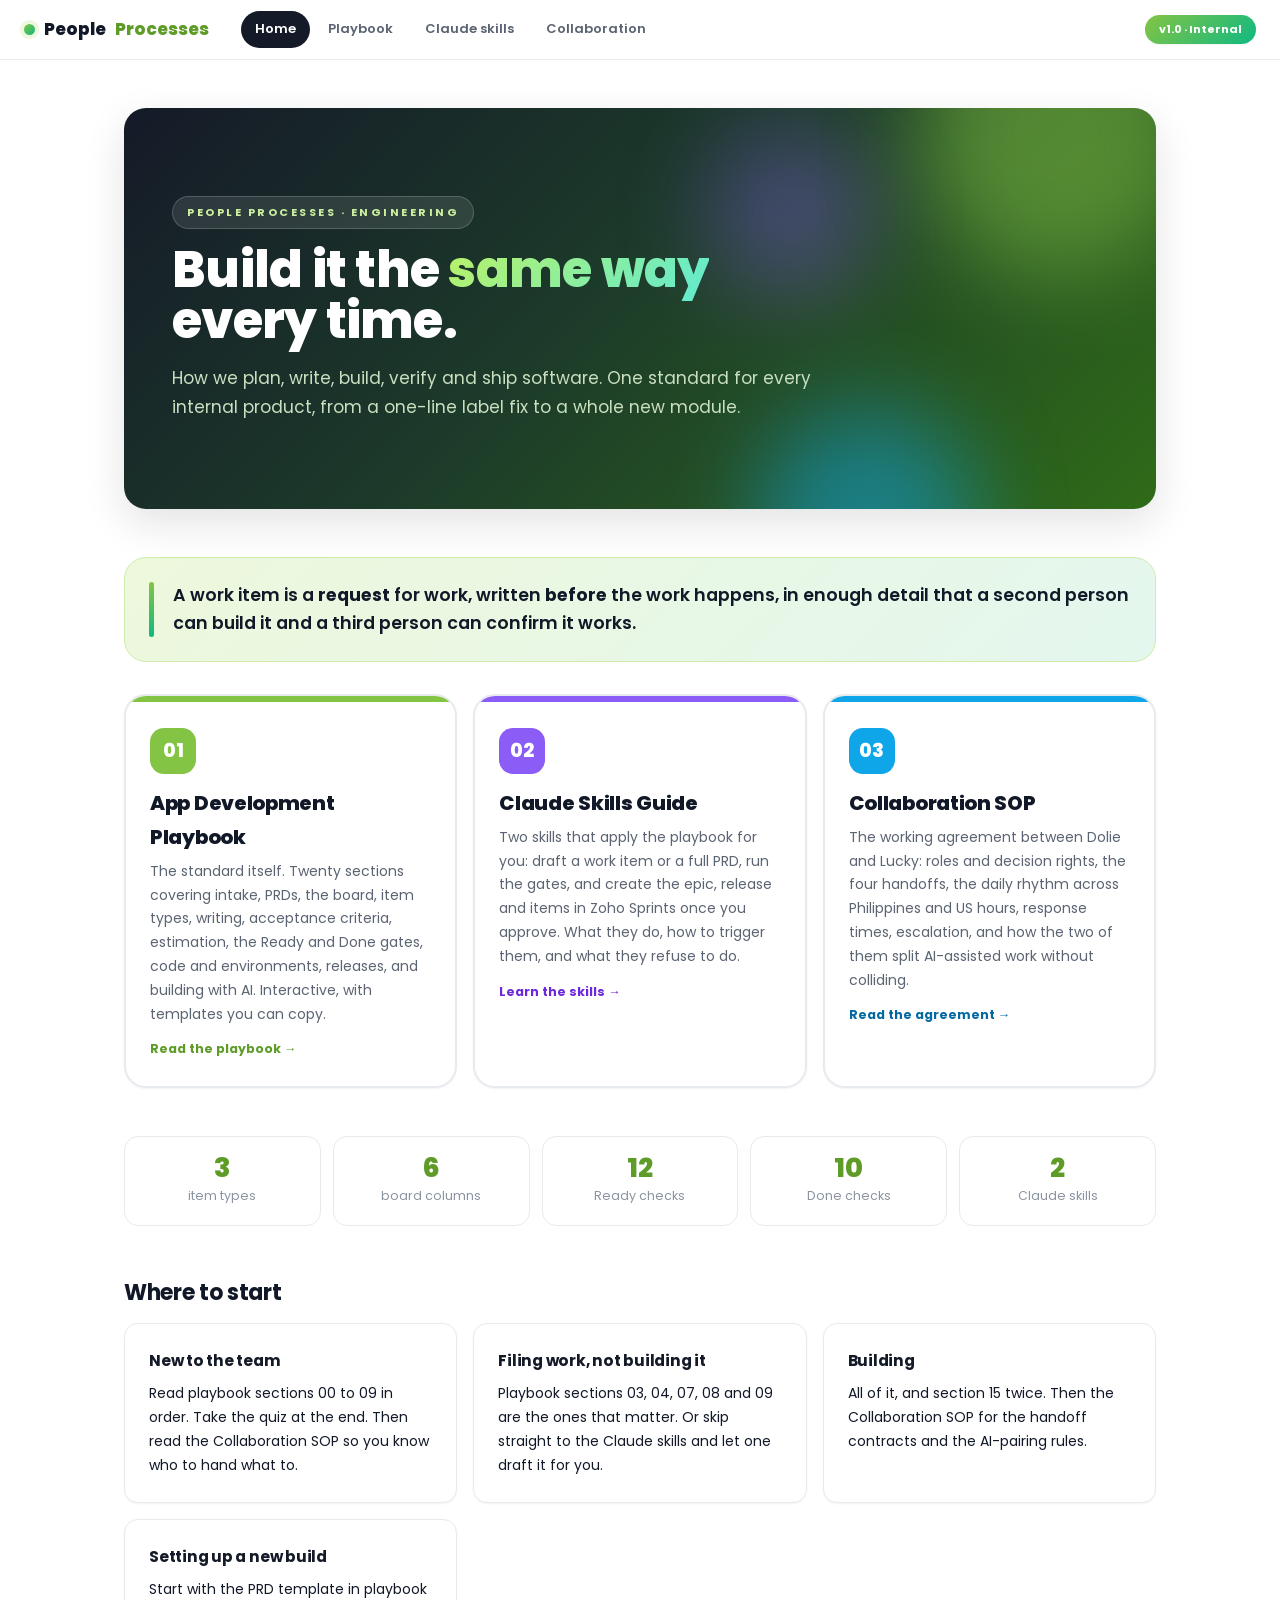
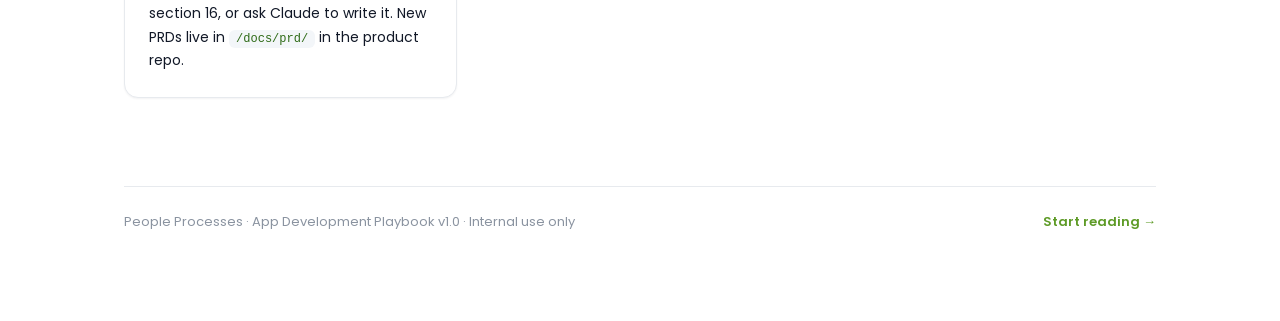
==== index.html @ ac39d143 "Add files via upload" ====
<!DOCTYPE html>
<html lang="en">
<head>
<meta charset="utf-8">
<meta name="viewport" content="width=device-width, initial-scale=1">
<title>Engineering Docs · People Processes</title>
<meta name="description" content="How People Processes plans, writes, builds, verifies and ships software.">
<link rel="preconnect" href="https://fonts.googleapis.com">
<link rel="preconnect" href="https://fonts.gstatic.com" crossorigin>
<link href="https://fonts.googleapis.com/css2?family=Poppins:wght@400;500;600;700;800&display=swap" rel="stylesheet">
<style>
/* ═══════════════ TOKENS ═══════════════ */
:root{
  /* brand + fun palette */
  --lime:#84C444;   --lime-d:#5E9B27;  --lime-l:#EDF8DC;
  --mint:#10B981;   --mint-l:#DCFCE7;
  --cyan:#0EA5E9;   --cyan-l:#E0F2FE;
  --violet:#8B5CF6; --violet-l:#EDE9FE;
  --pink:#EC4899;   --pink-l:#FCE7F3;
  --coral:#F5533D;  --coral-l:#FFE4E0;
  --amber:#F59E0B;  --amber-l:#FEF3C7;
  --navy:#151A28;   --ink:#111827;  --gray:#5B6472;  --muted:#8A93A0;
  --line:#E7EAEE;   --paper:#FFFFFF; --wash:#F7F9FB; --code:#F3F6F9;

  --acc:var(--lime); --acc-l:var(--lime-l); --acc-d:var(--lime-d);

  /* spacing scale — every gap in the doc comes from here */
  --s1:4px; --s2:8px; --s3:12px; --s4:16px; --s5:24px;
  --s6:32px; --s7:48px; --s8:64px; --s9:88px;

  --r1:8px; --r2:14px; --r3:22px; --r4:999px;
  --sh1:0 1px 2px rgba(21,26,40,.05);
  --sh2:0 4px 14px rgba(21,26,40,.07);
  --sh3:0 14px 40px rgba(21,26,40,.12);
  --font:'Poppins',Arial,'Helvetica Neue',Helvetica,sans-serif;
  --mono:'SF Mono',ui-monospace,Consolas,Menlo,monospace;
  --top:60px;
}
*{box-sizing:border-box}
html{scroll-behavior:smooth}
body{margin:0;font-family:var(--font);color:var(--ink);background:var(--paper);
  -webkit-font-smoothing:antialiased;font-size:15.5px;line-height:1.7}
h1,h2,h3,h4{letter-spacing:-.015em;margin:0}
p{margin:0 0 var(--s3)}
a{color:var(--acc-d)}
code{font-family:var(--mono);font-size:.86em;background:var(--code);color:#2F6B18;
  padding:2px 7px;border-radius:6px;white-space:nowrap}

/* ═══════════════ CHROME ═══════════════ */
#bar{position:fixed;top:0;left:0;height:4px;width:0;z-index:100;
  background:linear-gradient(90deg,var(--lime),var(--cyan),var(--violet),var(--pink));
  transition:width .12s linear}
.topbar{position:sticky;top:0;z-index:60;height:var(--top);
  background:rgba(255,255,255,.93);backdrop-filter:blur(12px);
  border-bottom:1px solid var(--line);
  display:flex;align-items:center;gap:var(--s4);padding:0 var(--s5)}
.brand{font-weight:800;font-size:17px;white-space:nowrap;display:flex;align-items:center;gap:9px}
.brand .dot{width:11px;height:11px;border-radius:50%;
  background:linear-gradient(135deg,var(--lime),var(--mint));box-shadow:0 0 0 4px var(--lime-l)}
.brand span{color:var(--lime-d)}
.doctitle{font-size:13px;color:var(--muted);white-space:nowrap;overflow:hidden;text-overflow:ellipsis}
.chip-v{margin-left:auto;font-size:11px;font-weight:700;color:#fff;
  background:linear-gradient(135deg,var(--lime),var(--mint));
  padding:5px 14px;border-radius:var(--r4);white-space:nowrap;box-shadow:var(--sh1)}
#menubtn{display:none;background:#fff;border:1px solid var(--line);border-radius:var(--r1);
  padding:7px 12px;font-family:var(--font);font-size:13px;font-weight:600;cursor:pointer}

/* ═══════════════ LAYOUT ═══════════════ */
.shell{display:grid;grid-template-columns:286px minmax(0,1fr);max-width:1460px;margin:0 auto}
.side{position:sticky;top:var(--top);align-self:start;height:calc(100vh - var(--top));
  overflow-y:auto;border-right:1px solid var(--line);padding:var(--s5) var(--s4) var(--s9);
  background:var(--wash)}
.progwrap{display:flex;align-items:center;gap:var(--s3);padding:var(--s3);margin-bottom:var(--s4);
  background:#fff;border:1px solid var(--line);border-radius:var(--r2);box-shadow:var(--sh1)}
.progwrap .lbl{font-size:11.5px;color:var(--muted);line-height:1.35}
.progwrap .lbl b{display:block;font-size:13px;color:var(--ink)}
.searchbox{width:100%;font-family:var(--font);font-size:13.5px;padding:11px 14px;
  border:1.5px solid var(--line);border-radius:var(--r2);margin-bottom:var(--s4);
  outline:none;background:#fff;transition:.15s}
.searchbox:focus{border-color:var(--lime);box-shadow:0 0 0 4px var(--lime-l)}
.navlink{display:flex;gap:10px;align-items:center;text-decoration:none;color:var(--gray);
  font-size:13.5px;padding:8px 11px;border-radius:var(--r1);margin-bottom:2px;transition:.14s}
.navlink .n{flex:none;width:26px;height:22px;display:grid;place-items:center;border-radius:6px;
  font-size:11px;font-weight:700;background:#fff;border:1px solid var(--line);color:var(--muted)}
.navlink:hover{background:#fff;color:var(--ink)}
.navlink.seen .n{background:var(--lime-l);border-color:#CDE8A8;color:var(--lime-d)}
.navlink.active{background:#fff;color:var(--ink);font-weight:600;box-shadow:var(--sh1)}
.navlink.active .n{background:var(--lime);border-color:var(--lime);color:#fff}
.main{padding:var(--s6) var(--s7) var(--s9);min-width:0}

/* ═══════════════ SECTIONS ═══════════════ */
section{scroll-margin-top:calc(var(--top) + 12px);padding-block:var(--s7) 0}
.sechead{display:flex;align-items:center;gap:var(--s3);margin-bottom:var(--s4)}
.secnum{flex:none;width:44px;height:44px;border-radius:var(--r2);display:grid;place-items:center;
  font-weight:800;font-size:15px;color:#fff;background:var(--acc);box-shadow:0 6px 16px var(--acc-l)}
.sectag{font-size:11px;font-weight:700;letter-spacing:2.2px;text-transform:uppercase;color:var(--acc-d)}
.sechead h2{font-size:29px;font-weight:800;line-height:1.15;margin-top:1px}
.lead{font-size:17px;color:var(--gray);margin-bottom:var(--s5);max-width:70ch}
h3{font-size:19px;font-weight:700;margin:var(--s6) 0 var(--s3)}
h4{font-size:15.5px;font-weight:700;margin:var(--s5) 0 var(--s2);color:var(--navy)}
ul,ol{margin:0 0 var(--s4);padding-left:22px}
li{margin:6px 0}
li::marker{color:var(--acc)}
hr{border:none;border-top:1px solid var(--line);margin:var(--s7) 0 0}

/* ═══════════════ HERO ═══════════════ */
.hero{border-radius:var(--r3);overflow:hidden;box-shadow:var(--sh3);margin-bottom:var(--s6)}
.hero-top{position:relative;padding:var(--s7) var(--s6) var(--s6);color:#fff;overflow:hidden;
  background:linear-gradient(135deg,#151A28 0%,#1C3A2A 45%,#2F6B18 100%)}
.blob{position:absolute;border-radius:50%;filter:blur(46px);opacity:.5}
.b1{width:280px;height:280px;background:var(--lime);top:-110px;right:-40px;animation:float 13s ease-in-out infinite}
.b2{width:220px;height:220px;background:var(--cyan);bottom:-120px;right:180px;animation:float 17s ease-in-out infinite reverse}
.b3{width:170px;height:170px;background:var(--violet);top:20px;right:280px;opacity:.35;animation:float 21s ease-in-out infinite}
@keyframes float{0%,100%{transform:translate(0,0)}50%{transform:translate(-26px,22px)}}
.hero-top>.z{position:relative;z-index:2}
.kicker{display:inline-flex;align-items:center;gap:8px;font-size:11px;font-weight:700;
  letter-spacing:2.5px;text-transform:uppercase;color:#CBEF9E;
  background:rgba(255,255,255,.1);border:1px solid rgba(255,255,255,.18);
  padding:6px 14px;border-radius:var(--r4);margin-bottom:var(--s4)}
.hero-top h1{font-size:44px;font-weight:800;line-height:1.05}
.hero-top h1 em{font-style:normal;
  background:linear-gradient(135deg,#BEF264,#5EEAD4);-webkit-background-clip:text;
  background-clip:text;-webkit-text-fill-color:transparent}
.hero-top .sub{margin:var(--s4) 0 0;color:#C9DFC0;font-size:16px;max-width:60ch}
.hero-meta{display:grid;grid-template-columns:repeat(auto-fit,minmax(160px,1fr));background:#fff}
.hero-meta div{padding:var(--s4) var(--s5);border-right:1px solid var(--line)}
.hero-meta div:last-child{border-right:none}
.hero-meta b{display:block;font-size:10px;letter-spacing:1.4px;text-transform:uppercase;
  color:var(--lime-d);margin-bottom:3px}
.hero-meta span{font-size:13.5px;font-weight:500}

/* ═══════════════ BLOCKS ═══════════════ */
.creed{position:relative;margin:0 0 var(--s6);padding:var(--s5) var(--s5) var(--s5) var(--s7);
  border-radius:var(--r3);background:linear-gradient(135deg,var(--lime-l),#E4F7EE);
  border:1.5px solid #CFEBAB;font-size:17.5px;font-weight:600;line-height:1.55}
.creed:before{content:"";position:absolute;left:var(--s5);top:var(--s5);bottom:var(--s5);width:5px;
  border-radius:3px;background:linear-gradient(180deg,var(--lime),var(--mint))}

.card{border:1px solid var(--line);border-radius:var(--r2);padding:var(--s5);background:#fff;
  box-shadow:var(--sh1);transition:.18s}
.card:hover{box-shadow:var(--sh2);transform:translateY(-2px)}
.card>h4:first-child{margin-top:0}
.card>*:last-child{margin-bottom:0}

.callout{position:relative;border-radius:var(--r2);padding:var(--s4) var(--s5);margin:0 0 var(--s5);
  border:1.5px solid;font-size:15px}
.callout .tag{display:inline-block;font-size:10.5px;font-weight:800;letter-spacing:1.4px;
  text-transform:uppercase;margin-bottom:var(--s2);padding:3px 10px;border-radius:var(--r4);color:#fff}
.callout p:last-child{margin-bottom:0}
.c-tip{background:var(--lime-l);border-color:#CDE8A8}      .c-tip .tag{background:var(--lime-d)}
.c-warn{background:var(--amber-l);border-color:#F7D98A}    .c-warn .tag{background:#B45309}
.c-stop{background:var(--coral-l);border-color:#FBC0B6}    .c-stop .tag{background:var(--coral)}
.c-info{background:var(--cyan-l);border-color:#B9E3FA}     .c-info .tag{background:#0369A1}
.c-ai{background:var(--violet-l);border-color:#D5CBFB}     .c-ai .tag{background:#6D28D9}

.grid2{display:grid;grid-template-columns:repeat(auto-fit,minmax(300px,1fr));gap:var(--s4);margin-bottom:var(--s5)}
.grid3{display:grid;grid-template-columns:repeat(auto-fit,minmax(232px,1fr));gap:var(--s4);margin-bottom:var(--s5)}

.tablewrap{overflow-x:auto;margin:0 0 var(--s5);border:1px solid var(--line);
  border-radius:var(--r2);box-shadow:var(--sh1)}
table{border-collapse:collapse;width:100%;font-size:13.8px;min-width:540px}
th{background:var(--navy);color:#fff;text-align:left;font-weight:600;padding:13px 16px;font-size:12.5px;
  letter-spacing:.2px}
td{padding:12px 16px;border-top:1px solid var(--line);vertical-align:top}
tr:nth-child(even) td{background:var(--wash)}

.codewrap{position:relative;margin:0 0 var(--s5)}
pre{background:var(--navy);border-radius:var(--r2);padding:var(--s5) var(--s5) var(--s5) var(--s5);
  overflow-x:auto;margin:0;font-size:12.8px;line-height:1.68;box-shadow:var(--sh2)}
pre code{background:none;color:#DCE6D2;padding:0;font-size:12.8px;white-space:pre}
.copy{position:absolute;top:12px;right:12px;background:rgba(255,255,255,.1);color:#CBEF9E;
  border:1px solid rgba(255,255,255,.2);border-radius:var(--r4);padding:5px 15px;
  font-family:var(--font);font-size:11px;font-weight:700;cursor:pointer;transition:.16s}
.copy:hover{background:var(--lime);color:#12200A;border-color:var(--lime)}
.copy.done{background:var(--mint);color:#fff;border-color:var(--mint)}

/* ═══════════════ CSS DIAGRAMS (no overlap, they reflow) ═══════════════ */
figure{margin:var(--s5) 0 var(--s6);padding:var(--s5);border:1px solid var(--line);
  border-radius:var(--r3);background:
    radial-gradient(600px 220px at 15% -10%,var(--acc-l),transparent 65%),#fff;
  box-shadow:var(--sh1)}
.fig-title{font-size:11px;letter-spacing:2px;text-transform:uppercase;color:var(--acc-d);
  font-weight:800;margin:0 0 var(--s4);text-align:center}
figcaption{font-size:13px;color:var(--muted);margin-top:var(--s4);text-align:center;
  max-width:62ch;margin-left:auto;margin-right:auto}
figcaption b{color:var(--acc-d)}

/* chain of nodes with arrows between */
.chain{display:flex;flex-wrap:wrap;align-items:stretch;justify-content:center;gap:var(--s3)}
.chain .arrow{flex:none;align-self:center;color:var(--acc);font-size:22px;font-weight:700;
  line-height:1;padding:0 2px}
.node{flex:1 1 150px;min-width:150px;max-width:230px;border-radius:var(--r2);padding:var(--s4);
  background:#fff;border:2px solid var(--line);text-align:center;transition:.18s}
.node:hover{transform:translateY(-3px);box-shadow:var(--sh2)}
.node .num{width:30px;height:30px;margin:0 auto var(--s2);border-radius:50%;display:grid;
  place-items:center;font-weight:800;font-size:13px;color:#fff;background:var(--navy)}
.node b{display:block;font-size:14.5px;margin-bottom:3px}
.node small{display:block;font-size:12px;color:var(--muted);line-height:1.45}
.node.lime{border-color:#CDE8A8;background:var(--lime-l)}   .node.lime .num{background:var(--lime-d)}
.node.cyan{border-color:#B9E3FA;background:var(--cyan-l)}   .node.cyan .num{background:#0369A1}
.node.violet{border-color:#D5CBFB;background:var(--violet-l)}.node.violet .num{background:#6D28D9}
.node.pink{border-color:#F9C4DD;background:var(--pink-l)}   .node.pink .num{background:#BE185D}
.node.amber{border-color:#F7D98A;background:var(--amber-l)} .node.amber .num{background:#B45309}
.node.coral{border-color:#FBC0B6;background:var(--coral-l)} .node.coral .num{background:var(--coral)}
.node.dark{border-color:var(--navy);background:var(--navy);color:#fff}
.node.dark .num{background:var(--lime);color:var(--navy)}
.node.dark small{color:#AFC0A6}

/* gate markers above a chain */
.gaterow{display:flex;flex-wrap:wrap;justify-content:center;gap:var(--s4);margin-bottom:var(--s4)}
.gatechip{display:inline-flex;align-items:center;gap:8px;font-size:12px;font-weight:700;
  background:#fff;border:1.5px dashed var(--acc);color:var(--acc-d);
  padding:7px 16px;border-radius:var(--r4)}
.gatechip .d{width:8px;height:8px;border-radius:50%;background:var(--acc);animation:blip 2.2s ease-in-out infinite}
@keyframes blip{0%,100%{opacity:.3;transform:scale(.8)}50%{opacity:1;transform:scale(1.15)}}

/* stacked hierarchy */
.stack{display:grid;gap:var(--s3)}
.layer{border-radius:var(--r2);padding:var(--s4) var(--s5);border:2px solid var(--line);background:#fff;
  display:flex;flex-wrap:wrap;align-items:baseline;gap:var(--s2) var(--s4)}
.layer .k{font-size:10.5px;font-weight:800;letter-spacing:2px;text-transform:uppercase;
  padding:4px 11px;border-radius:var(--r4);color:#fff;flex:none}
.layer .q{font-weight:700;font-size:15px}
.layer .d{font-size:13px;color:var(--muted);flex:1 1 240px}
.layer.l1{background:var(--navy);border-color:var(--navy)} .layer.l1 .q{color:#fff}
.layer.l1 .k{background:var(--lime);color:var(--navy)} .layer.l1 .d{color:#AFC0A6}
.layer.l2 .k{background:var(--lime-d)} .layer.l2{background:var(--lime-l);border-color:#CDE8A8}
.layer.l3 .k{background:#0369A1} .layer.l3{background:var(--cyan-l);border-color:#B9E3FA}
.layer.l4 .k{background:#6D28D9} .layer.l4{background:var(--violet-l);border-color:#D5CBFB}
.down{text-align:center;color:var(--muted);font-size:19px;line-height:1;margin:-4px 0}

/* kanban strip */
.kb{display:grid;grid-template-columns:repeat(6,minmax(108px,1fr));gap:var(--s2);
  min-width:680px}
.kbscroll{overflow-x:auto;padding-bottom:var(--s2)}
.kcol{border-radius:var(--r2);border:1.5px solid var(--line);background:var(--wash);
  padding:var(--s3) var(--s2);min-height:132px}
.kcol h5{margin:0 0 var(--s2);font-size:11.5px;font-weight:700;text-align:center;color:var(--gray)}
.kcol.hot{background:var(--lime-l);border-color:#CDE8A8}
.kcol.hot h5{color:var(--lime-d)}
.kcol.end{background:var(--navy);border-color:var(--navy)}
.kcol.end h5{color:#CBEF9E}
.mini{height:22px;border-radius:6px;background:#fff;border:1px solid var(--line);margin-bottom:6px;
  display:flex;align-items:center;gap:5px;padding:0 7px}
.mini i{width:5px;height:12px;border-radius:3px;background:var(--muted);display:block}
.mini span{font-size:9.5px;color:var(--muted);font-style:normal}
.mini.live{border-color:var(--lime);box-shadow:0 0 0 3px var(--lime-l);animation:hop 8s ease-in-out infinite}
.mini.live i{background:var(--lime)}
.mini.live span{color:var(--ink);font-weight:700}
@keyframes hop{0%,10%{opacity:1}12%,14%{opacity:.15}16%,96%{opacity:1}100%{opacity:1}}
.kcap{font-size:10.5px;text-align:center;color:var(--muted);margin-top:4px}

/* decision tree */
.tree{display:grid;gap:var(--s3);justify-items:center}
.tq{max-width:520px;width:100%;text-align:center;font-weight:700;font-size:15px;
  background:var(--navy);color:#fff;padding:var(--s4) var(--s5);border-radius:var(--r2)}
.branch{display:flex;flex-wrap:wrap;gap:var(--s4);justify-content:center;width:100%}
.limb{display:flex;flex-direction:column;align-items:center;gap:var(--s2);flex:1 1 210px;max-width:300px}
.yn{font-size:11px;font-weight:800;letter-spacing:1.4px;padding:3px 12px;border-radius:var(--r4)}
.yn.y{background:var(--mint-l);color:#047857} .yn.n{background:var(--code);color:var(--gray)}
.leaf{width:100%;text-align:center;padding:var(--s4);border-radius:var(--r2);border:2px solid;
  font-weight:800;font-size:17px;letter-spacing:.4px}
.leaf.bug{background:var(--coral-l);border-color:#FBC0B6;color:var(--coral)}
.leaf.story{background:var(--lime-l);border-color:#CDE8A8;color:var(--lime-d)}
.leaf.task{background:var(--cyan-l);border-color:#B9E3FA;color:#0369A1}

/* item anatomy */
.anat{display:grid;grid-template-columns:minmax(0,1fr) 190px;gap:var(--s4);align-items:start}
.anat .paper{border:1px solid var(--line);border-radius:var(--r2);overflow:hidden;background:#fff;
  box-shadow:var(--sh2)}
.anat .paper .bar{height:6px;background:linear-gradient(90deg,var(--lime),var(--mint))}
.anat .paper .body{padding:var(--s5)}
.arow{padding:var(--s3) 0;border-bottom:1px dashed var(--line)}
.arow:last-child{border-bottom:none}
.arow .lab{font-size:10px;font-weight:800;letter-spacing:1.5px;color:var(--lime-d);margin-bottom:2px}
.arow .val{font-size:13px;color:var(--gray)}
.chips{display:flex;flex-wrap:wrap;gap:7px;margin-top:var(--s3)}
.chips span{font-size:11px;font-weight:700;padding:5px 12px;border-radius:var(--r4);
  background:var(--lime-l);color:var(--lime-d);border:1px solid #CDE8A8}
.anot{display:grid;gap:var(--s3)}
.anot div{font-size:12.5px;color:var(--gray);padding:var(--s3);border-radius:var(--r1);
  background:var(--wash);border-left:3px solid var(--acc)}
.anot b{display:block;color:var(--ink);font-size:12.5px}

/* fibonacci scale */
.scale{display:flex;flex-wrap:wrap;gap:var(--s2);justify-content:center;align-items:flex-end}
.sc{flex:1 1 96px;max-width:140px;border-radius:var(--r2);padding:var(--s3);text-align:center;
  border:2px solid #CDE8A8;background:var(--lime-l)}
.sc .p{font-size:24px;font-weight:800;color:var(--lime-d);line-height:1}
.sc small{display:block;font-size:11px;color:var(--gray);margin-top:5px;line-height:1.35}
.sc.hi{background:var(--amber-l);border-color:#F7D98A}   .sc.hi .p{color:#B45309}
.sc.no{background:var(--coral-l);border-color:#FBC0B6}   .sc.no .p{color:var(--coral)}
.confbar{margin-top:var(--s4);height:9px;border-radius:5px;overflow:hidden;background:var(--code);
  display:flex}
.confbar i{display:block;height:100%}
.conflab{display:flex;justify-content:space-between;font-size:11.5px;color:var(--muted);margin-top:6px}

/* pipeline */
.pipe{display:flex;flex-wrap:wrap;gap:var(--s3);align-items:stretch;justify-content:center}
.pipe .arrow{align-self:center;font-size:22px;color:var(--acc);font-weight:700}
.env{flex:1 1 190px;max-width:250px;border-radius:var(--r2);padding:var(--s4);border:2px solid var(--line);
  background:#fff}
.env .k{font-size:10.5px;font-weight:800;letter-spacing:2px;color:var(--muted);margin-bottom:6px}
.env b{display:block;font-size:16px;margin-bottom:4px}
.env small{font-size:12px;color:var(--gray);line-height:1.45}
.env.mid{background:var(--lime-l);border-color:#CDE8A8} .env.mid .k{color:var(--lime-d)}
.env.live{background:var(--navy);border-color:var(--navy);color:#fff}
.env.live .k{color:var(--lime)} .env.live small{color:#AFC0A6}

/* spec-vs-code */
.vs{display:grid;gap:var(--s4)}
.vsrow{display:flex;flex-wrap:wrap;gap:var(--s3);align-items:center;padding:var(--s4);
  border-radius:var(--r2);border:1.5px solid var(--line);background:#fff}
.vsrow .who{flex:none;font-size:10.5px;font-weight:800;letter-spacing:1.6px;color:var(--muted);
  width:100%;margin-bottom:2px}
.vsrow .box{flex:1 1 160px;padding:var(--s3) var(--s4);border-radius:var(--r1);text-align:center;
  font-size:13.5px;font-weight:600;border:1.5px solid var(--line);background:var(--wash)}
.vsrow .box.hero{background:var(--navy);color:#fff;border-color:var(--navy)}
.vsrow .box.hero em{display:block;font-style:normal;font-size:11px;color:var(--lime);font-weight:700;margin-top:3px}
.vsrow .box.gate{background:var(--violet-l);border-color:#D5CBFB;color:#5B21B6}
.vsrow .arrow{flex:none;color:var(--violet);font-size:20px;font-weight:700}

/* ═══════════════ INTERACTIVE ═══════════════ */
.play{border-radius:var(--r3);padding:var(--s5);margin:var(--s5) 0 var(--s6);
  border:2px solid var(--acc);background:linear-gradient(135deg,#fff,var(--acc-l))}
.play .ptag{display:inline-flex;align-items:center;gap:7px;font-size:10.5px;font-weight:800;
  letter-spacing:1.6px;text-transform:uppercase;color:#fff;background:var(--acc);
  padding:4px 13px;border-radius:var(--r4);margin-bottom:var(--s3)}
.play h4{margin-top:0}

.btn{font-family:var(--font);font-size:13.5px;font-weight:700;padding:11px 26px;border-radius:var(--r4);
  border:2px solid var(--acc);background:#fff;color:var(--acc-d);cursor:pointer;transition:.16s}
.btn:hover{background:var(--acc);color:#fff;transform:translateY(-2px);box-shadow:var(--sh2)}
.btn:active{transform:translateY(0)}
.btn.ghost{border-color:var(--line);color:var(--gray)}
.btn.ghost:hover{background:var(--navy);border-color:var(--navy);color:#fff}
.btnrow{display:flex;flex-wrap:wrap;gap:var(--s2);margin-top:var(--s3)}
.qtext{font-weight:700;font-size:15.5px;margin-bottom:var(--s3)}
.result{display:none;margin-top:var(--s4);padding:var(--s4) var(--s5);border-radius:var(--r2);
  background:#fff;border-left:5px solid var(--acc);box-shadow:var(--sh1)}
.result.on{display:block;animation:rise .3s cubic-bezier(.2,.8,.3,1)}
@keyframes rise{from{opacity:0;transform:translateY(10px)}to{opacity:1;transform:none}}
.result .big{font-size:21px;font-weight:800;margin-bottom:4px}
.reset{background:none;border:none;color:var(--acc-d);font-family:var(--font);font-size:12.5px;
  font-weight:600;cursor:pointer;text-decoration:underline;padding:0;margin-top:var(--s3)}

/* option buttons (title fixer / quiz) */
.opts{display:grid;gap:var(--s2)}
.opt{text-align:left;font-family:var(--font);font-size:14px;padding:13px 17px;border-radius:var(--r2);
  border:2px solid var(--line);background:#fff;cursor:pointer;transition:.15s;line-height:1.45}
.opt:hover{border-color:var(--acc);background:var(--acc-l)}
.opt.right{border-color:var(--mint);background:var(--mint-l);font-weight:600}
.opt.wrong{border-color:var(--coral);background:var(--coral-l)}
.opt:disabled{cursor:default;transform:none}
.fb{margin-top:var(--s3);font-size:13.5px;padding:12px 16px;border-radius:var(--r1);display:none}
.fb.on{display:block;animation:rise .28s ease}
.fb.good{background:var(--mint-l);color:#065F46}
.fb.bad{background:var(--coral-l);color:#9A2C1B}

/* flip cards */
.flips{display:grid;grid-template-columns:repeat(auto-fit,minmax(230px,1fr));gap:var(--s4);
  margin-bottom:var(--s5)}
.flip{perspective:1100px;height:250px;cursor:pointer}
.flip .in{position:relative;width:100%;height:100%;transition:transform .55s cubic-bezier(.3,.8,.3,1);
  transform-style:preserve-3d}
.flip.on .in{transform:rotateY(180deg)}
.flip .f,.flip .b{position:absolute;inset:0;backface-visibility:hidden;border-radius:var(--r2);
  padding:var(--s5);border:2px solid;display:flex;flex-direction:column;justify-content:center}
.flip .b{transform:rotateY(180deg);background:#fff;font-size:13.5px;line-height:1.55}
.flip .f b{font-size:22px;font-weight:800;display:block;margin-bottom:var(--s2)}
.flip .f small{font-size:13.5px;line-height:1.5}
.flip .hint{position:absolute;bottom:12px;left:0;right:0;text-align:center;font-size:10.5px;
  font-weight:700;letter-spacing:1.2px;opacity:.6}
.fl-story .f{background:var(--lime-l);border-color:#CDE8A8;color:var(--lime-d)} .fl-story .b{border-color:#CDE8A8}
.fl-task .f{background:var(--cyan-l);border-color:#B9E3FA;color:#0369A1}       .fl-task .b{border-color:#B9E3FA}
.fl-bug .f{background:var(--coral-l);border-color:#FBC0B6;color:var(--coral)}  .fl-bug .b{border-color:#FBC0B6}

/* checklists + rings */
.checkblock{border:2px solid var(--line);border-radius:var(--r3);padding:var(--s5);background:#fff;
  transition:.25s}
.checkblock.complete{border-color:var(--mint);box-shadow:0 0 0 5px var(--mint-l)}
.checkhead{display:flex;align-items:center;gap:var(--s4);margin-bottom:var(--s4)}
.ring{flex:none}
.ring circle{transition:stroke-dashoffset .45s cubic-bezier(.3,.9,.3,1)}
.ring text{font:800 14px var(--font);fill:var(--navy)}
ul.checklist{list-style:none;padding-left:0;margin:0;display:grid;gap:7px}
ul.checklist label{display:flex;gap:12px;align-items:flex-start;cursor:pointer;padding:10px 14px;
  border:1.5px solid var(--line);border-radius:var(--r2);background:#fff;transition:.14s;font-size:14px}
ul.checklist label:hover{border-color:var(--lime);background:var(--lime-l)}
ul.checklist input{margin:4px 0 0;accent-color:var(--lime);width:16px;height:16px;flex:none}
ul.checklist input:checked+span{color:var(--muted);text-decoration:line-through}
.gate{margin-top:var(--s4);padding:13px 18px;border-radius:var(--r2);font-size:14px;font-weight:700;
  background:var(--coral-l);color:#9A2C1B;border:1.5px solid #FBC0B6}
.gate.pass{background:var(--mint-l);color:#065F46;border-color:#A7E9C9}

/* item builder */
.builder{display:grid;gap:var(--s3)}
.builder label{font-size:12px;font-weight:700;letter-spacing:.5px;color:var(--gray)}
.builder input,.builder textarea{width:100%;font-family:var(--font);font-size:14px;padding:11px 14px;
  border:1.5px solid var(--line);border-radius:var(--r2);outline:none;background:#fff;resize:vertical}
.builder input:focus,.builder textarea:focus{border-color:var(--acc);box-shadow:0 0 0 4px var(--acc-l)}
.builder .row{display:grid;gap:var(--s3);grid-template-columns:repeat(auto-fit,minmax(200px,1fr))}

/* glossary */
dl.gloss{margin:0;display:grid;gap:var(--s3)}
dl.gloss>div{border:1px solid var(--line);border-radius:var(--r2);padding:var(--s4) var(--s5);
  background:#fff;border-left:4px solid var(--line);transition:.16s}
dl.gloss>div:hover{border-left-color:var(--acc);box-shadow:var(--sh1);transform:translateX(3px)}
dl.gloss dt{font-weight:800;font-size:15px;color:var(--navy);margin-bottom:5px;
  display:flex;flex-wrap:wrap;align-items:center;gap:9px}
dl.gloss dt em{font-style:normal;font-weight:700;font-size:10px;letter-spacing:1.3px;
  text-transform:uppercase;padding:3px 10px;border-radius:var(--r4)}
.k-proc{background:var(--lime-l);color:var(--lime-d)}
.k-code{background:var(--cyan-l);color:#0369A1}
.k-cont{background:var(--violet-l);color:#6D28D9}
.k-type{background:var(--coral-l);color:var(--coral)}
.k-gate{background:var(--amber-l);color:#B45309}
.k-doc{background:var(--pink-l);color:#BE185D}
dl.gloss dd{margin:0;font-size:14px;color:#1F2937}
dl.gloss dd .also{display:block;margin-top:7px;font-size:12.8px;color:var(--muted);
  padding-top:7px;border-top:1px dashed var(--line)}
.gfilter{margin-bottom:var(--s4)}

/* confetti */
#confetti{position:fixed;inset:0;pointer-events:none;z-index:200;overflow:hidden;display:none}
#confetti.on{display:block}
.conf{position:absolute;width:9px;height:14px;border-radius:2px;animation:fall linear forwards}
@keyframes fall{to{transform:translateY(105vh) rotate(720deg);opacity:0}}

.toTop{position:fixed;right:22px;bottom:22px;border:none;width:46px;height:46px;border-radius:50%;
  cursor:pointer;font-size:17px;color:#fff;opacity:0;pointer-events:none;transition:.22s;z-index:70;
  background:linear-gradient(135deg,var(--lime),var(--mint));box-shadow:var(--sh2)}
.toTop.on{opacity:1;pointer-events:auto}
.toTop:hover{transform:translateY(-3px)}

@media (prefers-reduced-motion:reduce){
  *{animation:none!important;transition:none!important}
  html{scroll-behavior:auto}
}
@media print{.side,.topbar,.copy,.toTop,#bar,.play,#confetti{display:none}
  .shell{grid-template-columns:1fr}.main{padding:0}
  pre{background:#F3F6F9;border:1px solid #ddd}pre code{color:#111}}
@media (max-width:1040px){
  .shell{grid-template-columns:1fr}
  .side{position:fixed;top:var(--top);left:0;width:284px;z-index:55;background:#fff;
    transform:translateX(-102%);transition:transform .22s;box-shadow:var(--sh3)}
  .side.open{transform:translateX(0)}
  #menubtn{display:block}
  .main{padding:var(--s5) var(--s4) var(--s8)}
  .hero-top{padding:var(--s6) var(--s5)}
  .hero-top h1{font-size:31px}
  .anat{grid-template-columns:1fr}
}
@media (max-width:560px){
  :root{--s7:32px}
  .hero-top h1{font-size:26px}
  .sechead h2{font-size:23px}
  .flip{height:270px}
}

/* ═══════════════ SITE NAV (multi-page) ═══════════════ */
.sitenav{display:flex;gap:4px;margin-left:var(--s4)}
.sitenav a{font-size:13px;font-weight:600;color:var(--gray);text-decoration:none;
  padding:7px 14px;border-radius:var(--r4);transition:.15s;white-space:nowrap}
.sitenav a:hover{background:var(--wash);color:var(--ink)}
.sitenav a.here{background:var(--navy);color:#fff}
@media (max-width:900px){.sitenav{display:none}}

/* ═══════════════ LANDING ═══════════════ */
.landing{max-width:1080px;margin:0 auto;padding:var(--s7) var(--s5) var(--s9)}
.lhero{position:relative;border-radius:var(--r3);overflow:hidden;color:#fff;
  padding:var(--s9) var(--s7);margin-bottom:var(--s7);box-shadow:var(--sh3);
  background:linear-gradient(135deg,#151A28 0%,#1C3A2A 45%,#2F6B18 100%)}
.lhero>.z{position:relative;z-index:2;max-width:660px}
.lhero h1{font-size:50px;font-weight:800;line-height:1.03}
.lhero h1 em{font-style:normal;background:linear-gradient(135deg,#BEF264,#5EEAD4);
  -webkit-background-clip:text;background-clip:text;-webkit-text-fill-color:transparent}
.lhero p{margin:var(--s4) 0 0;color:#C9DFC0;font-size:17px}
.cardgrid{display:grid;grid-template-columns:repeat(auto-fit,minmax(290px,1fr));gap:var(--s4)}
.bigcard{display:block;text-decoration:none;color:inherit;border:2px solid var(--line);
  border-radius:var(--r3);padding:var(--s5);background:#fff;box-shadow:var(--sh1);transition:.2s;
  position:relative;overflow:hidden}
.bigcard:before{content:"";position:absolute;inset:0 0 auto 0;height:6px;background:var(--acc)}
.bigcard:hover{transform:translateY(-4px);box-shadow:var(--sh3);border-color:var(--acc)}
.bigcard .ic{width:46px;height:46px;border-radius:var(--r2);display:grid;place-items:center;
  font-size:19px;font-weight:800;color:#fff;background:var(--acc);margin:var(--s2) 0 var(--s3)}
.bigcard h3{margin:0 0 6px;font-size:20px;font-weight:800}
.bigcard p{margin:0;font-size:14px;color:var(--gray)}
.bigcard .go{display:inline-block;margin-top:var(--s3);font-size:12.5px;font-weight:700;
  color:var(--acc-d)}
.stats{display:grid;grid-template-columns:repeat(auto-fit,minmax(150px,1fr));gap:var(--s3);
  margin:var(--s7) 0}
.stat{border:1px solid var(--line);border-radius:var(--r2);padding:var(--s4);text-align:center;
  background:#fff}
.stat b{display:block;font-size:27px;font-weight:800;color:var(--lime-d);line-height:1.1}
.stat span{font-size:12.5px;color:var(--muted)}

/* ═══════════════ DOC PAGE (no sidebar) ═══════════════ */
.docwrap{max-width:940px;margin:0 auto;padding:var(--s6) var(--s5) var(--s9)}
.crumb{font-size:12.5px;color:var(--muted);margin-bottom:var(--s4)}
.crumb a{color:var(--muted);text-decoration:none}
.crumb a:hover{color:var(--acc-d)}
.pagefoot{margin-top:var(--s9);padding-top:var(--s5);border-top:1px solid var(--line);
  display:flex;flex-wrap:wrap;gap:var(--s3);justify-content:space-between;align-items:center;
  font-size:13px;color:var(--muted)}
.pagefoot a{font-weight:600;text-decoration:none}

/* ═══════════════ ROLE / HANDOFF BLOCKS ═══════════════ */
.roles{display:grid;grid-template-columns:repeat(auto-fit,minmax(260px,1fr));gap:var(--s4);
  margin-bottom:var(--s5)}
.role{border:2px solid var(--line);border-radius:var(--r3);padding:var(--s5);background:#fff}
.role .av{width:52px;height:52px;border-radius:50%;display:grid;place-items:center;
  font-size:18px;font-weight:800;color:#fff;margin-bottom:var(--s3)}
.role h4{margin:0 0 2px;font-size:18px}
.role .who{font-size:12px;font-weight:700;letter-spacing:1.2px;text-transform:uppercase;
  color:var(--muted);margin-bottom:var(--s3)}
.role ul{margin:0;font-size:13.8px;padding-left:20px}
.role.r-d{border-color:#D5CBFB} .role.r-d .av{background:var(--violet)}
.role.r-l{border-color:#B9E3FA} .role.r-l .av{background:var(--cyan)}
.role.r-r{border-color:#CDE8A8} .role.r-r .av{background:var(--lime-d)}

.handoff{border:2px solid var(--line);border-radius:var(--r3);overflow:hidden;margin-bottom:var(--s4);
  background:#fff}
.handoff .hh{display:flex;flex-wrap:wrap;align-items:center;gap:var(--s3);padding:var(--s4) var(--s5);
  background:var(--wash);border-bottom:1px solid var(--line)}
.handoff .hh .from,.handoff .hh .to{font-size:12.5px;font-weight:800;padding:5px 13px;
  border-radius:var(--r4)}
.handoff .hh .from{background:var(--violet-l);color:#6D28D9}
.handoff .hh .to{background:var(--cyan-l);color:#0369A1}
.handoff .hh .ar{color:var(--acc);font-size:19px;font-weight:700}
.handoff .hh b{font-size:15px;flex:1 1 200px}
.handoff .hb{padding:var(--s4) var(--s5)}
.handoff .hb ul{margin:0}

.clock{display:grid;grid-template-columns:repeat(auto-fit,minmax(190px,1fr));gap:var(--s3);
  margin-bottom:var(--s5)}
.slot{border-radius:var(--r2);padding:var(--s4);border:2px solid var(--line);background:#fff}
.slot .t{font-size:11px;font-weight:800;letter-spacing:1.4px;color:var(--muted);margin-bottom:5px}
.slot b{display:block;font-size:15px;margin-bottom:4px}
.slot small{font-size:12.5px;color:var(--gray);line-height:1.5}
.slot.ph{background:var(--cyan-l);border-color:#B9E3FA}
.slot.ov{background:var(--lime-l);border-color:#CDE8A8}
.slot.us{background:var(--violet-l);border-color:#D5CBFB}

.trig{display:inline-block;font-family:var(--mono);font-size:12.5px;background:var(--navy);
  color:#CBEF9E;padding:6px 13px;border-radius:var(--r1);margin:3px 5px 3px 0}
</style>
</head>
<body>

<div class="topbar">
  <div class="brand"><span class="dot"></span>People<span>Processes</span></div>
  <nav class="sitenav">
    <a href="index.html" class="here">Home</a>
    <a href="playbook.html">Playbook</a>
    <a href="skills.html">Claude skills</a>
    <a href="collaboration.html">Collaboration</a>
  </nav>
  <div class="chip-v">v1.0 · Internal</div>
</div>

<div class="landing">

  <div class="lhero">
    <div class="blob b1"></div><div class="blob b2"></div><div class="blob b3"></div>
    <div class="z">
      <span class="kicker">People Processes · Engineering</span>
      <h1>Build it the <em>same way</em><br>every time.</h1>
      <p>How we plan, write, build, verify and ship software. One standard for every internal
      product, from a one-line label fix to a whole new module.</p>
    </div>
  </div>

  <p class="creed">A work item is a <b>request</b> for work, written <b>before</b> the work happens,
  in enough detail that a second person can build it and a third person can confirm it works.</p>

  <div class="cardgrid">
    <a class="bigcard" href="playbook.html" style="--acc:var(--lime);--acc-d:var(--lime-d)">
      <div class="ic">01</div>
      <h3>App Development Playbook</h3>
      <p>The standard itself. Twenty sections covering intake, PRDs, the board, item types, writing,
      acceptance criteria, estimation, the Ready and Done gates, code and environments, releases, and
      building with AI. Interactive, with templates you can copy.</p>
      <span class="go">Read the playbook &#8594;</span>
    </a>

    <a class="bigcard" href="skills.html" style="--acc:var(--violet);--acc-d:#6D28D9">
      <div class="ic">02</div>
      <h3>Claude Skills Guide</h3>
      <p>Two skills that apply the playbook for you: draft a work item or a full PRD, run the gates,
      and create the epic, release and items in Zoho Sprints once you approve. What they do, how to
      trigger them, and what they refuse to do.</p>
      <span class="go">Learn the skills &#8594;</span>
    </a>

    <a class="bigcard" href="collaboration.html" style="--acc:var(--cyan);--acc-d:#0369A1">
      <div class="ic">03</div>
      <h3>Collaboration SOP</h3>
      <p>The working agreement between Dolie and Lucky: roles and decision rights, the four handoffs,
      the daily rhythm across Philippines and US hours, response times, escalation, and how the two
      of them split AI-assisted work without colliding.</p>
      <span class="go">Read the agreement &#8594;</span>
    </a>
  </div>

  <div class="stats">
    <div class="stat"><b>3</b><span>item types</span></div>
    <div class="stat"><b>6</b><span>board columns</span></div>
    <div class="stat"><b>12</b><span>Ready checks</span></div>
    <div class="stat"><b>10</b><span>Done checks</span></div>
    <div class="stat"><b>2</b><span>Claude skills</span></div>
  </div>

  <h3 style="font-size:22px;margin-bottom:var(--s3)">Where to start</h3>
  <div class="grid2">
    <div class="card">
      <h4>New to the team</h4>
      <p style="font-size:14px;margin:0">Read playbook sections 00 to 09 in order. Take the quiz at
      the end. Then read the Collaboration SOP so you know who to hand what to.</p>
    </div>
    <div class="card">
      <h4>Filing work, not building it</h4>
      <p style="font-size:14px;margin:0">Playbook sections 03, 04, 07, 08 and 09 are the ones that
      matter. Or skip straight to the Claude skills and let one draft it for you.</p>
    </div>
    <div class="card">
      <h4>Building</h4>
      <p style="font-size:14px;margin:0">All of it, and section 15 twice. Then the Collaboration SOP
      for the handoff contracts and the AI-pairing rules.</p>
    </div>
    <div class="card">
      <h4>Setting up a new build</h4>
      <p style="font-size:14px;margin:0">Start with the PRD template in playbook section 16, or ask
      Claude to write it. New PRDs live in <code>/docs/prd/</code> in the product repo.</p>
    </div>
  </div>

  <div class="pagefoot">
    <span>People Processes · App Development Playbook v1.0 · Internal use only</span>
    <a href="playbook.html">Start reading &#8594;</a>
  </div>
</div>

<script>
/* People Processes engineering docs — shared behaviour.
   Every widget is guarded, so any page can load this file and only
   the parts it actually contains will initialise. */
(function () {
"use strict";

var $  = function (s, r) { return (r || document).querySelector(s); };
var $$ = function (s, r) { return [].slice.call((r || document).querySelectorAll(s)); };
var reduced = window.matchMedia && window.matchMedia('(prefers-reduced-motion: reduce)').matches;

/* ─────────── confetti (used by several widgets) ─────────── */
var COLORS = ['#84C444', '#10B981', '#0EA5E9', '#8B5CF6', '#EC4899', '#F59E0B'];
function celebrate() {
  var host = $('#confetti');
  if (!host || reduced) return;
  host.classList.add('on');
  host.innerHTML = '';
  for (var i = 0; i < 70; i++) {
    var c = document.createElement('div');
    c.className = 'conf';
    c.style.left = Math.random() * 100 + 'vw';
    c.style.top = '-20px';
    c.style.background = COLORS[i % COLORS.length];
    c.style.animationDuration = (1.6 + Math.random() * 1.4) + 's';
    c.style.animationDelay = (Math.random() * 0.4) + 's';
    host.appendChild(c);
  }
  setTimeout(function () { host.classList.remove('on'); host.innerHTML = ''; }, 3400);
}

/* ─────────── reading progress + back to top ─────────── */
(function () {
  var bar = $('#bar'), toTop = $('#toTop');
  if (!bar && !toTop) return;
  function prog() {
    var h = document.documentElement;
    var d = h.scrollHeight - h.clientHeight;
    if (bar) bar.style.width = (d > 0 ? Math.min(100, h.scrollTop / d * 100) : 0) + '%';
    if (toTop) toTop.classList.toggle('on', h.scrollTop > 600);
  }
  if (toTop) toTop.addEventListener('click', function () {
    window.scrollTo({ top: 0, behavior: reduced ? 'auto' : 'smooth' });
  });
  window.addEventListener('scroll', prog, { passive: true });
  prog();
})();

/* ─────────── copy buttons ─────────── */
$$('.copy').forEach(function (b) {
  b.addEventListener('click', function () {
    var el = document.getElementById(b.dataset.target);
    if (!el) return;
    var txt = el.innerText;
    function done() {
      b.textContent = 'Copied'; b.classList.add('done');
      setTimeout(function () { b.textContent = 'Copy'; b.classList.remove('done'); }, 1400);
    }
    function fallback() {
      var ta = document.createElement('textarea');
      ta.value = txt; document.body.appendChild(ta); ta.select();
      try { document.execCommand('copy'); done(); } catch (e) {}
      document.body.removeChild(ta);
    }
    if (navigator.clipboard && navigator.clipboard.writeText) {
      navigator.clipboard.writeText(txt).then(done, fallback);
    } else { fallback(); }
  });
});

/* ─────────── sidebar: filter, scrollspy, visited progress ─────────── */
(function () {
  var links = $$('.navlink');
  if (!links.length) return;
  var targets = links.map(function (a) { return document.getElementById(a.getAttribute('href').slice(1)); });
  var visited = {};
  var TR = $('#tour-ring'), TN = $('#tour-num'), TL = $('#tour-lbl'), TC = 119.4;

  function updTour() {
    if (!TR) return;
    var n = Object.keys(visited).length, t = links.length;
    TR.setAttribute('stroke-dashoffset', TC - TC * n / t);
    if (TN) TN.textContent = Math.round(n / t * 100) + '%';
    if (TL) TL.textContent = n + ' of ' + t + ' sections';
    if (n === t) celebrate();
  }
  function spy() {
    var best = 0;
    for (var i = 0; i < targets.length; i++) {
      if (targets[i] && targets[i].getBoundingClientRect().top <= 140) best = i;
    }
    links.forEach(function (a, i) { a.classList.toggle('active', i === best); });
    var id = links[best].getAttribute('href').slice(1);
    if (!visited[id]) { visited[id] = 1; links[best].classList.add('seen'); updTour(); }
  }
  window.addEventListener('scroll', spy, { passive: true });
  spy();

  var ns = $('#navsearch');
  if (ns) {
    ns.addEventListener('input', function (e) {
      var q = e.target.value.toLowerCase();
      links.forEach(function (a) {
        a.style.display = a.textContent.toLowerCase().indexOf(q) > -1 ? '' : 'none';
      });
    });
    document.addEventListener('keydown', function (e) {
      var t = document.activeElement.tagName;
      if (e.key === '/' && t !== 'INPUT' && t !== 'TEXTAREA' && t !== 'SELECT') {
        e.preventDefault(); ns.focus();
      }
    });
  }

  var side = $('#side'), mb = $('#menubtn');
  if (side && mb) {
    mb.addEventListener('click', function () { side.classList.toggle('open'); });
    links.forEach(function (a) {
      a.addEventListener('click', function () { side.classList.remove('open'); });
    });
  }
})();

/* ─────────── flip cards ─────────── */
$$('.flip').forEach(function (f) {
  function t() { f.classList.toggle('on'); }
  f.addEventListener('click', t);
  f.addEventListener('keydown', function (e) {
    if (e.key === 'Enter' || e.key === ' ') { e.preventDefault(); t(); }
  });
});

/* ─────────── item type decider ─────────── */
(function () {
  var s1 = $('#step1'), s2 = $('#step2'), dres = $('#dres'), dreset = $('#dreset');
  if (!s1 || !s2 || !dres) return;
  var R = {
    bug:   ['Bug', 'Shipped behavior is wrong. Use the bug template. Steps to reproduce is the whole report, so write them even when the fix seems obvious. Set a severity. If a client reported it, tag it client-reported and set priority High.'],
    story: ['Story', 'A user-visible outcome. Use the story template. Write three to seven acceptance criteria a person can click through and mark pass or fail.'],
    task:  ['Task', 'Groundwork with no standalone user value. Use the task template and name the story waiting on it. A task that enables nothing is a task nobody needs.']
  };
  $$('#step1 .btn, #step2 .btn').forEach(function (b) {
    b.addEventListener('click', function () {
      var a = b.dataset.a;
      if (a === 'step2') { s1.style.display = 'none'; s2.style.display = ''; return; }
      s1.style.display = 'none'; s2.style.display = 'none';
      dres.innerHTML = '<div class="big">' + R[a][0] + '</div><p style="margin:0">' + R[a][1] + '</p>';
      dres.classList.add('on');
      if (dreset) dreset.style.display = '';
    });
  });
  if (dreset) dreset.addEventListener('click', function () {
    s1.style.display = ''; s2.style.display = 'none';
    dres.classList.remove('on'); dreset.style.display = 'none';
  });
})();

/* ─────────── checklists with progress rings ─────────── */
$$('ul.checklist[data-ring]').forEach(function (list) {
  var key = list.dataset.ring;
  var ring = document.getElementById(key + '-ring');
  var num = document.getElementById(key + '-num');
  var gate = document.getElementById(key + '-gate');
  var block = document.getElementById(key + '-block');
  var boxes = $$('input', list);
  if (!boxes.length) return;
  var C = 163.4;
  var pass = list.dataset.pass || 'Complete.';
  var fail = list.dataset.fail || 'Not complete yet.';
  var wasDone = false;
  function upd() {
    var n = boxes.filter(function (b) { return b.checked; }).length;
    if (ring) ring.setAttribute('stroke-dashoffset', C - C * n / boxes.length);
    if (num) num.textContent = Math.round(n / boxes.length * 100) + '%';
    var ok = n === boxes.length;
    if (gate) {
      gate.textContent = ok ? pass : fail + '   (' + n + ' of ' + boxes.length + ')';
      gate.classList.toggle('pass', ok);
    }
    if (block) block.classList.toggle('complete', ok);
    if (ok && !wasDone) celebrate();
    wasDone = ok;
  }
  boxes.forEach(function (b) { b.addEventListener('change', upd); });
  upd();
});

/* ─────────── title fixer ─────────── */
(function () {
  var prompt = $('#tf-prompt'), opts = $('#tf-opts'), fb = $('#tf-fb'),
      next = $('#tf-next'), scoreEl = $('#tf-score'), totalEl = $('#tf-total');
  if (!prompt || !opts) return;

  var TF = [
    { bad: 'fixed the spinner thing on review',
      opts: [
        { t: 'Fix endless loading spinner when sending a policy for BP review', ok: true },
        { t: 'fixed: spinner on review page', ok: false, why: 'Past tense, and "spinner on review page" is not searchable.' },
        { t: 'Spinner issue', ok: false, why: 'No verb, no object, no qualifier. Nobody could act on this.' }
      ],
      good: 'Present tense verb, a specific object, and a qualifier naming the exact flow.' },
    { bad: 'add the tab and then build the page and wire it up',
      opts: [
        { t: 'Add conditional posters tab to the client Posters screen', ok: true },
        { t: 'Add tab; build page; wire API', ok: false, why: 'Three outcomes in one title. Half of it can pass, so it can never be marked done. Split it.' },
        { t: 'Posters tab work', ok: false, why: 'No verb and no finish line.' }
      ],
      good: 'One outcome per item. The other two pieces become their own items.' },
    { bad: 'improved mobile view (done)',
      opts: [
        { t: 'Make the BP dashboard usable at 375px width', ok: true },
        { t: 'Improved mobile view (done)', ok: false, why: 'Past tense plus a status marker in the title. Status lives in the column.' },
        { t: 'Mobile responsiveness', ok: false, why: 'A topic, not a request. No acceptance criterion can be written from it.' }
      ],
      good: 'Specific, present tense, and testable. 375px is something you can check.' },
    { bad: 'update dashboard booking to use it',
      opts: [
        { t: 'Update dashboard booking to use the shared availability service', ok: true },
        { t: 'update dashboard booking to use it', ok: false, why: 'Use what? In six months nobody will know what "it" referred to.' },
        { t: 'Dashboard booking fix', ok: false, why: 'Vague, and it implies a bug without saying what is broken.' }
      ],
      good: 'Never leave a pronoun in a title. Name the thing.' }
  ];
  var i = 0, score = 0;
  if (totalEl) totalEl.textContent = TF.length;

  function render() {
    var q = TF[i];
    prompt.innerHTML = 'Someone filed: <b>"' + q.bad + '"</b>';
    opts.innerHTML = '';
    if (fb) { fb.className = 'fb'; fb.innerHTML = ''; }
    if (next) next.style.display = 'none';
    q.opts.forEach(function (o) {
      var b = document.createElement('button');
      b.type = 'button'; b.className = 'opt'; b.textContent = o.t;
      b.addEventListener('click', function () {
        $$('.opt', opts).forEach(function (x) { x.disabled = true; });
        if (o.ok) {
          b.classList.add('right'); score++;
          if (scoreEl) scoreEl.textContent = score;
          if (fb) { fb.className = 'fb good on'; fb.innerHTML = '<b>Correct.</b> ' + q.good; }
        } else {
          b.classList.add('wrong');
          $$('.opt', opts).forEach(function (x, ix) { if (q.opts[ix].ok) x.classList.add('right'); });
          if (fb) { fb.className = 'fb bad on'; fb.innerHTML = '<b>Not this one.</b> ' + o.why; }
        }
        if (i < TF.length - 1) { if (next) next.style.display = ''; }
        else if (fb) {
          fb.innerHTML += '<br><br><b>That is all four.</b> Final score ' + score + ' of ' + TF.length + '.';
          if (score === TF.length) celebrate();
        }
      });
      opts.appendChild(b);
    });
  }
  if (next) next.addEventListener('click', function () { i++; render(); });
  render();
})();

/* ─────────── item builder ─────────── */
(function () {
  var bType = $('#b-type'), bTitle = $('#b-title'), bGoal = $('#b-goal'), bWhy = $('#b-why'),
      bAc = $('#b-ac'), bOut = $('#b-out'), bBreak = $('#b-break'),
      bCode = $('#b-out-code'), bWarn = $('#b-warn'),
      bGoalLab = $('#b-goal-lab'), bWhyLab = $('#b-why-lab');
  if (!bType || !bCode) return;

  var PAST = /^(added|fixed|updated|improved|removed|created|changed|built|implemented|made)\b/i;
  var EMOJI = /[←-➿☀-⛿]|[\uD800-\uDBFF][\uDC00-\uDFFF]/;

  function build() {
    var t = bType.value;
    if (bGoalLab) bGoalLab.textContent =
      t === 'bug'  ? 'Summary — what is wrong, one sentence' :
      t === 'task' ? 'Goal — what this enables, and the story waiting on it' :
                     'Goal — one sentence';
    if (bWhyLab) bWhyLab.textContent =
      t === 'bug' ? 'Environment and who is affected' : 'Why it matters';

    var raw = bTitle ? bTitle.value : '';
    var title = raw.trim();
    var warns = [];
    if (title) {
      if (PAST.test(title)) warns.push('Title is past tense. The board holds requests, not a changelog.');
      if (title.indexOf(';') > -1 || / and /i.test(title)) warns.push('Title covers more than one outcome. Split it into separate items.');
      if (title.length > 90) warns.push('Title is ' + title.length + ' characters. Keep it under 90.');
      if (EMOJI.test(title)) warns.push('Remove the emoji or arrow. Status lives in the column, not the title.');
      if (title !== raw) warns.push('Title has leading or trailing whitespace.');
    }
    var ac = (bAc ? bAc.value : '').split('\n').map(function (x) { return x.trim(); }).filter(Boolean);
    if (ac.length && ac.length < 3) warns.push('Only ' + ac.length + ' acceptance criterion. Aim for three to seven.');
    if (ac.length > 7) warns.push(ac.length + ' acceptance criteria. That is usually two items.');
    ac.forEach(function (l) {
      if (/\b(well|better|nicely|properly|gracefully|improved|fast)\b/i.test(l)) {
        warns.push('"' + l.slice(0, 42) + '..." is not testable. Say what a person checks.');
      }
    });
    if (bWarn) {
      bWarn.className = warns.length ? 'fb bad on' : 'fb';
      bWarn.innerHTML = warns.length ? '<b>Check these:</b><br>' + warns.join('<br>') : '';
    }

    var goal = bGoal ? bGoal.value : '';
    if (!title && !goal && !ac.length) {
      bCode.textContent = 'Start typing above and your item appears here.';
      return;
    }
    var L = [];
    L.push('TITLE: ' + (title || '[title]'));
    L.push('TYPE:  ' + t.charAt(0).toUpperCase() + t.slice(1));
    L.push('');
    if (t === 'bug') {
      L.push('## Summary'); L.push(goal); L.push('');
      L.push('## Environment'); L.push(bWhy ? bWhy.value : ''); L.push('');
      L.push('## Steps to reproduce'); L.push('1.'); L.push('2.'); L.push('3.'); L.push('');
      L.push('## Expected result'); L.push('');
      L.push('## Actual result'); L.push('');
    } else {
      L.push('## Goal'); L.push(goal); L.push('');
      L.push(t === 'task' ? '## What to do' : '## Why it matters');
      L.push(bWhy ? bWhy.value : ''); L.push('');
      if (t === 'story') {
        L.push('## Current behavior'); L.push('1.'); L.push('');
        L.push('## Desired behavior'); L.push('1.'); L.push('');
      }
    }
    L.push('## Acceptance criteria');
    if (ac.length) { ac.forEach(function (l) { L.push('- [ ] ' + l); }); }
    else { L.push('- [ ] '); }
    L.push('');
    if (bOut && bOut.value) { L.push('## Out of scope'); L.push('- ' + bOut.value); L.push(''); }
    if (bBreak && bBreak.value) { L.push('## Do not break'); L.push('- ' + bBreak.value); L.push(''); }
    L.push('## Source references'); L.push('- ');
    bCode.textContent = L.join('\n');
  }

  [bType, bTitle, bGoal, bWhy, bAc, bOut, bBreak].forEach(function (el) {
    if (!el) return;
    el.addEventListener('input', build);
    el.addEventListener('change', build);
  });
  build();
})();

/* ─────────── glossary filter ─────────── */
(function () {
  var input = $('#gsearch'), list = $('#glist');
  if (!input || !list) return;
  var items = $$('#glist > div'), none = $('#gnone');
  input.addEventListener('input', function (e) {
    var q = e.target.value.toLowerCase(), shown = 0;
    items.forEach(function (d) {
      var hit = d.textContent.toLowerCase().indexOf(q) > -1;
      d.style.display = hit ? '' : 'none';
      if (hit) shown++;
    });
    if (none) none.style.display = shown ? 'none' : '';
  });
})();

/* ─────────── quiz ─────────── */
(function () {
  var qC = $('#q-counter'), qT = $('#q-text'), qO = $('#q-opts'), qF = $('#q-fb'),
      qN = $('#q-next'), qR = $('#q-restart'), qRes = $('#q-result');
  if (!qT || !qO) return;

  var QZ = [
    { q: 'A client reports that clicking Send for Review spins forever in production. What do you file?',
      o: ['A Bug, priority High, tagged client-reported', 'A Story, because the feature needs work', 'A Task, because it is a code fix', 'A PRD, because it affects a client'],
      a: 0, w: 'Shipped behavior is wrong and a user can reach it, so it is a Bug. A client blocked in production takes the express lane.' },
    { q: 'What is the difference between an epic and a release?',
      o: ['An epic groups by what the work is; a release groups by when it ships', 'An epic is bigger than a release', 'A release is a group of epics', 'They are the same thing named differently'],
      a: 0, w: 'An epic can span several releases, and a release can pull items from several epics.' },
    { q: 'Which of these is a testable acceptance criterion?',
      o: ['Clearing the search box restores the full list', 'Search works well', 'The list loads faster', 'Errors are handled gracefully'],
      a: 0, w: 'A person can click it and mark pass or fail without interpretation. The other three all require an opinion.' },
    { q: 'An item is estimated at 13 points. What happens?',
      o: ['Split it before it is started', 'Schedule it across two weeks', 'Assign it to two people', 'Move it to the top of the backlog'],
      a: 0, w: 'Too big to size is too big to specify, and too big to specify is impossible to verify.' },
    { q: 'You only have a screenshot of the defect. What do you put in the description?',
      o: ['Steps and expected result in words, with the screenshot attached and captioned', 'The screenshot on its own, since it shows everything', 'A link to the chat where it was reported', 'Nothing, and explain it verbally'],
      a: 0, w: 'An image supplements words, never replaces them. A screenshot-only description is unsearchable and does not survive an export.' },
    { q: 'An AI tool reports it finished the build and all tests pass. Can the item move to Done?',
      o: ['No. A person opens the running app and walks every criterion first', 'Yes, if the tests it wrote pass', 'Yes, if the code was merged', 'Only if the item is small'],
      a: 0, w: 'A report is a claim, not a verification. The verification gate does not scale down for small items.' },
    { q: 'Scope changes halfway through the build. What do you do first?',
      o: ['Edit the description, then post a DECISION: comment', 'Post a comment and leave the description as it was', 'Close the item and file a new one', 'Finish the original scope, then decide'],
      a: 0, w: 'The description always holds the current truth. A description of an abandoned plan is worse than none, because it is confidently wrong.' },
    { q: 'Which title follows the convention?',
      o: ['Add search bar to handbook list filtered by handbook name', 'improved handbook search (done)', 'Handbook search', 'Add search; fix sorting; update the header'],
      a: 0, w: 'Verb, object, qualifier. Present tense, one outcome, no status marker, specific enough to find by search later.' }
  ];
  var i = 0, score = 0;

  function render() {
    var item = QZ[i];
    if (qC) qC.textContent = 'Question ' + (i + 1) + ' of ' + QZ.length;
    qT.textContent = item.q;
    qO.innerHTML = '';
    if (qF) { qF.className = 'fb'; qF.innerHTML = ''; }
    if (qN) qN.style.display = 'none';
    if (qR) qR.style.display = 'none';
    if (qRes) qRes.classList.remove('on');
    item.o.forEach(function (text, idx) {
      var b = document.createElement('button');
      b.type = 'button'; b.className = 'opt'; b.textContent = text;
      b.addEventListener('click', function () {
        $$('.opt', qO).forEach(function (x, ix) {
          x.disabled = true;
          if (ix === item.a) x.classList.add('right');
        });
        if (idx === item.a) {
          score++;
          if (qF) { qF.className = 'fb good on'; qF.innerHTML = '<b>Correct.</b> ' + item.w; }
        } else {
          b.classList.add('wrong');
          if (qF) { qF.className = 'fb bad on'; qF.innerHTML = '<b>Not quite.</b> ' + item.w; }
        }
        if (i < QZ.length - 1) { if (qN) qN.style.display = ''; }
        else { finish(); }
      });
      qO.appendChild(b);
    });
  }
  function finish() {
    if (!qRes) return;
    var msg = score >= 7 ? 'You are ready to file real work.'
      : score >= 6 ? 'Good. Skim section 09 and you are set.'
      : score >= 4 ? 'Worth a second pass through sections 06 to 09.'
      : 'Start again at section 00. It reads quickly.';
    qRes.innerHTML = '<div class="big">' + score + ' of ' + QZ.length + '</div><p style="margin:0">' + msg + '</p>';
    qRes.classList.add('on');
    if (qR) qR.style.display = '';
    if (score >= 7) celebrate();
  }
  if (qN) qN.addEventListener('click', function () { i++; render(); });
  if (qR) qR.addEventListener('click', function () { i = 0; score = 0; render(); });
  render();
})();

})();
</script>
</body>
</html>
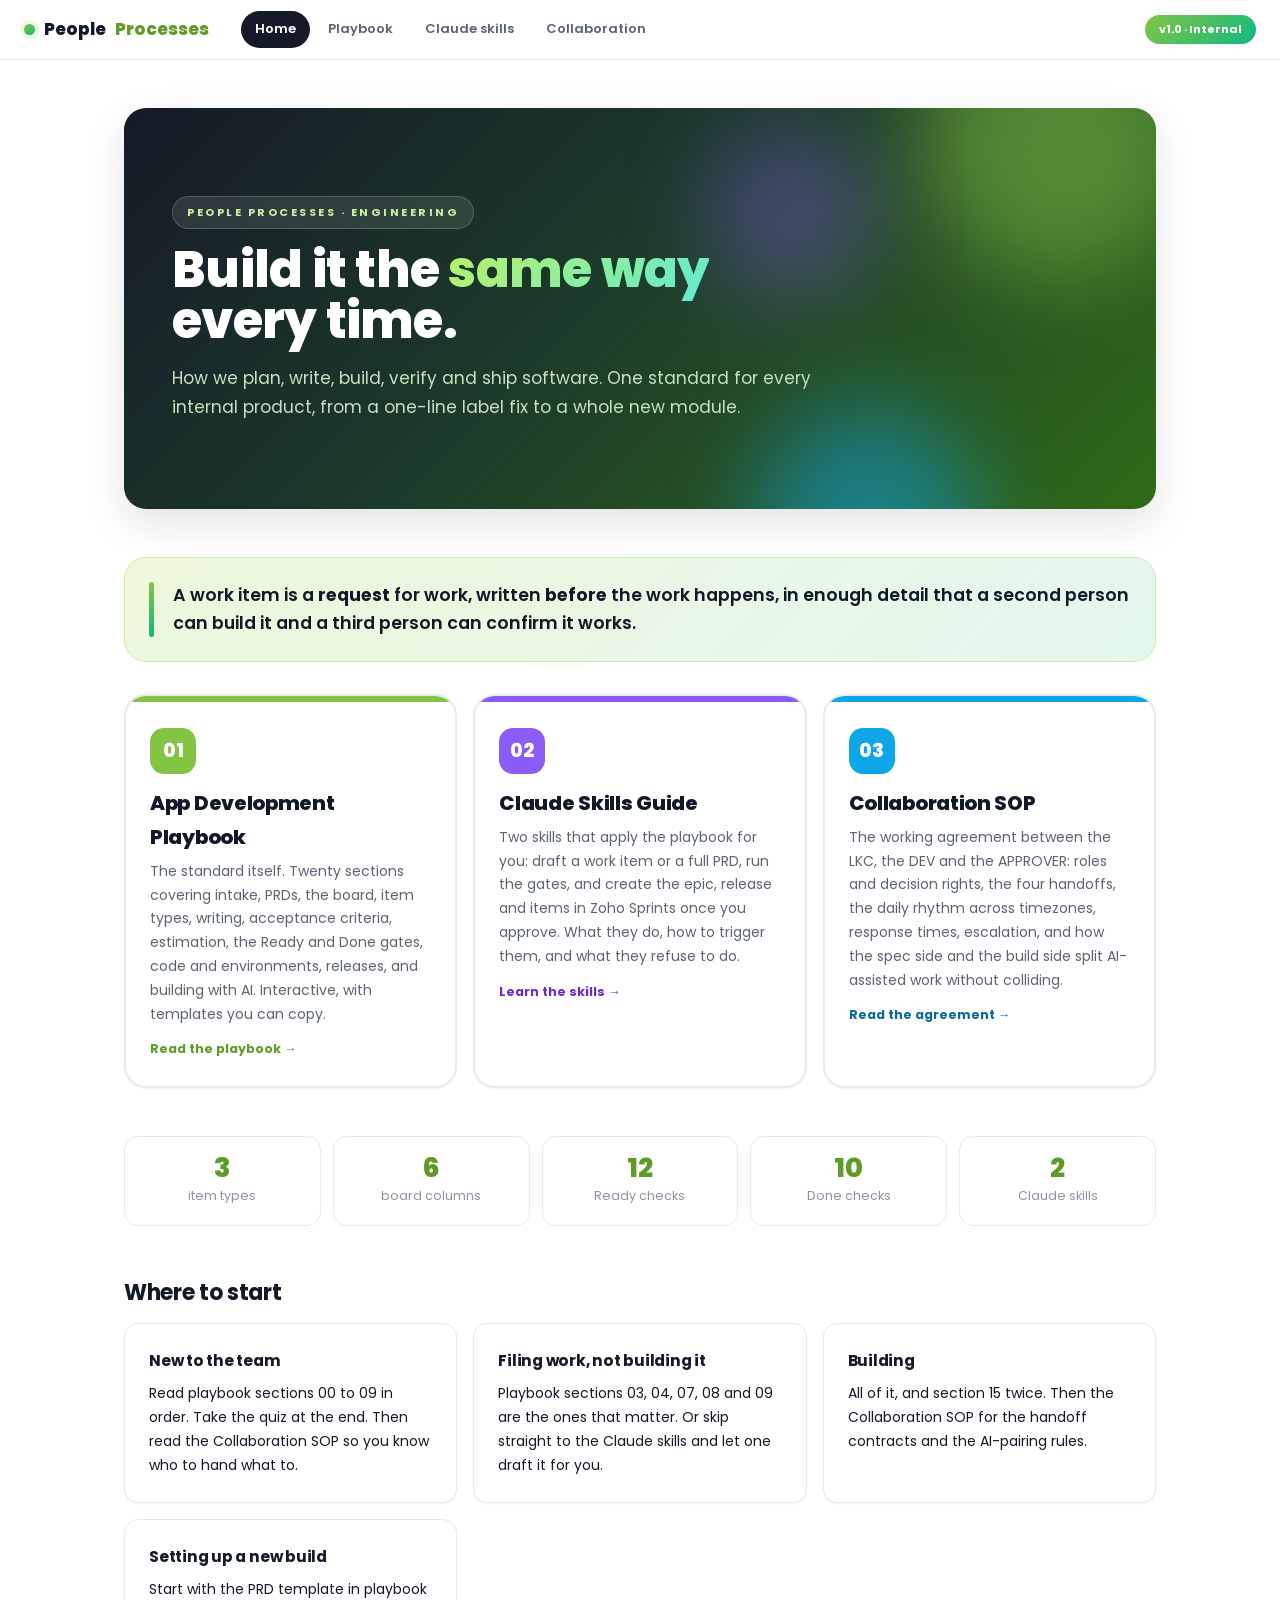
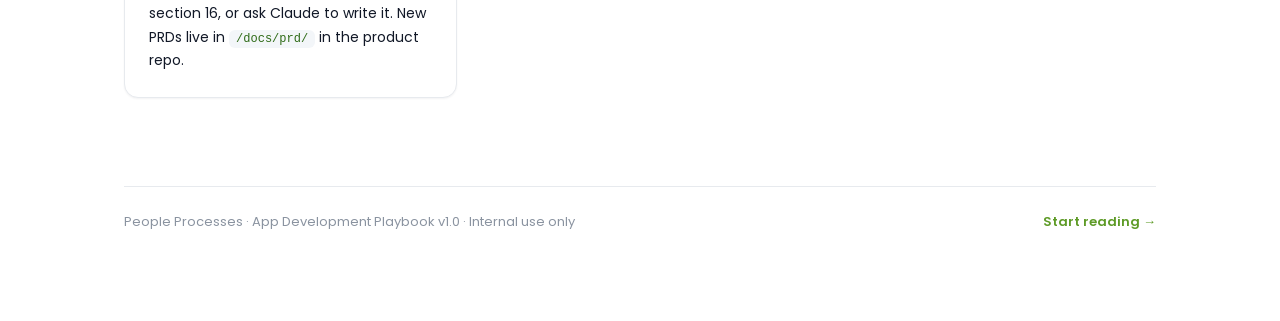
==== commit 6e09e908: "Add files via upload" ====
--- a/index.html
+++ b/index.html
@@ -8,543 +8,7 @@
 <link rel="preconnect" href="https://fonts.googleapis.com">
 <link rel="preconnect" href="https://fonts.gstatic.com" crossorigin>
 <link href="https://fonts.googleapis.com/css2?family=Poppins:wght@400;500;600;700;800&display=swap" rel="stylesheet">
-<style>
-/* ═══════════════ TOKENS ═══════════════ */
-:root{
-  /* brand + fun palette */
-  --lime:#84C444;   --lime-d:#5E9B27;  --lime-l:#EDF8DC;
-  --mint:#10B981;   --mint-l:#DCFCE7;
-  --cyan:#0EA5E9;   --cyan-l:#E0F2FE;
-  --violet:#8B5CF6; --violet-l:#EDE9FE;
-  --pink:#EC4899;   --pink-l:#FCE7F3;
-  --coral:#F5533D;  --coral-l:#FFE4E0;
-  --amber:#F59E0B;  --amber-l:#FEF3C7;
-  --navy:#151A28;   --ink:#111827;  --gray:#5B6472;  --muted:#8A93A0;
-  --line:#E7EAEE;   --paper:#FFFFFF; --wash:#F7F9FB; --code:#F3F6F9;
-
-  --acc:var(--lime); --acc-l:var(--lime-l); --acc-d:var(--lime-d);
-
-  /* spacing scale — every gap in the doc comes from here */
-  --s1:4px; --s2:8px; --s3:12px; --s4:16px; --s5:24px;
-  --s6:32px; --s7:48px; --s8:64px; --s9:88px;
-
-  --r1:8px; --r2:14px; --r3:22px; --r4:999px;
-  --sh1:0 1px 2px rgba(21,26,40,.05);
-  --sh2:0 4px 14px rgba(21,26,40,.07);
-  --sh3:0 14px 40px rgba(21,26,40,.12);
-  --font:'Poppins',Arial,'Helvetica Neue',Helvetica,sans-serif;
-  --mono:'SF Mono',ui-monospace,Consolas,Menlo,monospace;
-  --top:60px;
-}
-*{box-sizing:border-box}
-html{scroll-behavior:smooth}
-body{margin:0;font-family:var(--font);color:var(--ink);background:var(--paper);
-  -webkit-font-smoothing:antialiased;font-size:15.5px;line-height:1.7}
-h1,h2,h3,h4{letter-spacing:-.015em;margin:0}
-p{margin:0 0 var(--s3)}
-a{color:var(--acc-d)}
-code{font-family:var(--mono);font-size:.86em;background:var(--code);color:#2F6B18;
-  padding:2px 7px;border-radius:6px;white-space:nowrap}
-
-/* ═══════════════ CHROME ═══════════════ */
-#bar{position:fixed;top:0;left:0;height:4px;width:0;z-index:100;
-  background:linear-gradient(90deg,var(--lime),var(--cyan),var(--violet),var(--pink));
-  transition:width .12s linear}
-.topbar{position:sticky;top:0;z-index:60;height:var(--top);
-  background:rgba(255,255,255,.93);backdrop-filter:blur(12px);
-  border-bottom:1px solid var(--line);
-  display:flex;align-items:center;gap:var(--s4);padding:0 var(--s5)}
-.brand{font-weight:800;font-size:17px;white-space:nowrap;display:flex;align-items:center;gap:9px}
-.brand .dot{width:11px;height:11px;border-radius:50%;
-  background:linear-gradient(135deg,var(--lime),var(--mint));box-shadow:0 0 0 4px var(--lime-l)}
-.brand span{color:var(--lime-d)}
-.doctitle{font-size:13px;color:var(--muted);white-space:nowrap;overflow:hidden;text-overflow:ellipsis}
-.chip-v{margin-left:auto;font-size:11px;font-weight:700;color:#fff;
-  background:linear-gradient(135deg,var(--lime),var(--mint));
-  padding:5px 14px;border-radius:var(--r4);white-space:nowrap;box-shadow:var(--sh1)}
-#menubtn{display:none;background:#fff;border:1px solid var(--line);border-radius:var(--r1);
-  padding:7px 12px;font-family:var(--font);font-size:13px;font-weight:600;cursor:pointer}
-
-/* ═══════════════ LAYOUT ═══════════════ */
-.shell{display:grid;grid-template-columns:286px minmax(0,1fr);max-width:1460px;margin:0 auto}
-.side{position:sticky;top:var(--top);align-self:start;height:calc(100vh - var(--top));
-  overflow-y:auto;border-right:1px solid var(--line);padding:var(--s5) var(--s4) var(--s9);
-  background:var(--wash)}
-.progwrap{display:flex;align-items:center;gap:var(--s3);padding:var(--s3);margin-bottom:var(--s4);
-  background:#fff;border:1px solid var(--line);border-radius:var(--r2);box-shadow:var(--sh1)}
-.progwrap .lbl{font-size:11.5px;color:var(--muted);line-height:1.35}
-.progwrap .lbl b{display:block;font-size:13px;color:var(--ink)}
-.searchbox{width:100%;font-family:var(--font);font-size:13.5px;padding:11px 14px;
-  border:1.5px solid var(--line);border-radius:var(--r2);margin-bottom:var(--s4);
-  outline:none;background:#fff;transition:.15s}
-.searchbox:focus{border-color:var(--lime);box-shadow:0 0 0 4px var(--lime-l)}
-.navlink{display:flex;gap:10px;align-items:center;text-decoration:none;color:var(--gray);
-  font-size:13.5px;padding:8px 11px;border-radius:var(--r1);margin-bottom:2px;transition:.14s}
-.navlink .n{flex:none;width:26px;height:22px;display:grid;place-items:center;border-radius:6px;
-  font-size:11px;font-weight:700;background:#fff;border:1px solid var(--line);color:var(--muted)}
-.navlink:hover{background:#fff;color:var(--ink)}
-.navlink.seen .n{background:var(--lime-l);border-color:#CDE8A8;color:var(--lime-d)}
-.navlink.active{background:#fff;color:var(--ink);font-weight:600;box-shadow:var(--sh1)}
-.navlink.active .n{background:var(--lime);border-color:var(--lime);color:#fff}
-.main{padding:var(--s6) var(--s7) var(--s9);min-width:0}
-
-/* ═══════════════ SECTIONS ═══════════════ */
-section{scroll-margin-top:calc(var(--top) + 12px);padding-block:var(--s7) 0}
-.sechead{display:flex;align-items:center;gap:var(--s3);margin-bottom:var(--s4)}
-.secnum{flex:none;width:44px;height:44px;border-radius:var(--r2);display:grid;place-items:center;
-  font-weight:800;font-size:15px;color:#fff;background:var(--acc);box-shadow:0 6px 16px var(--acc-l)}
-.sectag{font-size:11px;font-weight:700;letter-spacing:2.2px;text-transform:uppercase;color:var(--acc-d)}
-.sechead h2{font-size:29px;font-weight:800;line-height:1.15;margin-top:1px}
-.lead{font-size:17px;color:var(--gray);margin-bottom:var(--s5);max-width:70ch}
-h3{font-size:19px;font-weight:700;margin:var(--s6) 0 var(--s3)}
-h4{font-size:15.5px;font-weight:700;margin:var(--s5) 0 var(--s2);color:var(--navy)}
-ul,ol{margin:0 0 var(--s4);padding-left:22px}
-li{margin:6px 0}
-li::marker{color:var(--acc)}
-hr{border:none;border-top:1px solid var(--line);margin:var(--s7) 0 0}
-
-/* ═══════════════ HERO ═══════════════ */
-.hero{border-radius:var(--r3);overflow:hidden;box-shadow:var(--sh3);margin-bottom:var(--s6)}
-.hero-top{position:relative;padding:var(--s7) var(--s6) var(--s6);color:#fff;overflow:hidden;
-  background:linear-gradient(135deg,#151A28 0%,#1C3A2A 45%,#2F6B18 100%)}
-.blob{position:absolute;border-radius:50%;filter:blur(46px);opacity:.5}
-.b1{width:280px;height:280px;background:var(--lime);top:-110px;right:-40px;animation:float 13s ease-in-out infinite}
-.b2{width:220px;height:220px;background:var(--cyan);bottom:-120px;right:180px;animation:float 17s ease-in-out infinite reverse}
-.b3{width:170px;height:170px;background:var(--violet);top:20px;right:280px;opacity:.35;animation:float 21s ease-in-out infinite}
-@keyframes float{0%,100%{transform:translate(0,0)}50%{transform:translate(-26px,22px)}}
-.hero-top>.z{position:relative;z-index:2}
-.kicker{display:inline-flex;align-items:center;gap:8px;font-size:11px;font-weight:700;
-  letter-spacing:2.5px;text-transform:uppercase;color:#CBEF9E;
-  background:rgba(255,255,255,.1);border:1px solid rgba(255,255,255,.18);
-  padding:6px 14px;border-radius:var(--r4);margin-bottom:var(--s4)}
-.hero-top h1{font-size:44px;font-weight:800;line-height:1.05}
-.hero-top h1 em{font-style:normal;
-  background:linear-gradient(135deg,#BEF264,#5EEAD4);-webkit-background-clip:text;
-  background-clip:text;-webkit-text-fill-color:transparent}
-.hero-top .sub{margin:var(--s4) 0 0;color:#C9DFC0;font-size:16px;max-width:60ch}
-.hero-meta{display:grid;grid-template-columns:repeat(auto-fit,minmax(160px,1fr));background:#fff}
-.hero-meta div{padding:var(--s4) var(--s5);border-right:1px solid var(--line)}
-.hero-meta div:last-child{border-right:none}
-.hero-meta b{display:block;font-size:10px;letter-spacing:1.4px;text-transform:uppercase;
-  color:var(--lime-d);margin-bottom:3px}
-.hero-meta span{font-size:13.5px;font-weight:500}
-
-/* ═══════════════ BLOCKS ═══════════════ */
-.creed{position:relative;margin:0 0 var(--s6);padding:var(--s5) var(--s5) var(--s5) var(--s7);
-  border-radius:var(--r3);background:linear-gradient(135deg,var(--lime-l),#E4F7EE);
-  border:1.5px solid #CFEBAB;font-size:17.5px;font-weight:600;line-height:1.55}
-.creed:before{content:"";position:absolute;left:var(--s5);top:var(--s5);bottom:var(--s5);width:5px;
-  border-radius:3px;background:linear-gradient(180deg,var(--lime),var(--mint))}
-
-.card{border:1px solid var(--line);border-radius:var(--r2);padding:var(--s5);background:#fff;
-  box-shadow:var(--sh1);transition:.18s}
-.card:hover{box-shadow:var(--sh2);transform:translateY(-2px)}
-.card>h4:first-child{margin-top:0}
-.card>*:last-child{margin-bottom:0}
-
-.callout{position:relative;border-radius:var(--r2);padding:var(--s4) var(--s5);margin:0 0 var(--s5);
-  border:1.5px solid;font-size:15px}
-.callout .tag{display:inline-block;font-size:10.5px;font-weight:800;letter-spacing:1.4px;
-  text-transform:uppercase;margin-bottom:var(--s2);padding:3px 10px;border-radius:var(--r4);color:#fff}
-.callout p:last-child{margin-bottom:0}
-.c-tip{background:var(--lime-l);border-color:#CDE8A8}      .c-tip .tag{background:var(--lime-d)}
-.c-warn{background:var(--amber-l);border-color:#F7D98A}    .c-warn .tag{background:#B45309}
-.c-stop{background:var(--coral-l);border-color:#FBC0B6}    .c-stop .tag{background:var(--coral)}
-.c-info{background:var(--cyan-l);border-color:#B9E3FA}     .c-info .tag{background:#0369A1}
-.c-ai{background:var(--violet-l);border-color:#D5CBFB}     .c-ai .tag{background:#6D28D9}
-
-.grid2{display:grid;grid-template-columns:repeat(auto-fit,minmax(300px,1fr));gap:var(--s4);margin-bottom:var(--s5)}
-.grid3{display:grid;grid-template-columns:repeat(auto-fit,minmax(232px,1fr));gap:var(--s4);margin-bottom:var(--s5)}
-
-.tablewrap{overflow-x:auto;margin:0 0 var(--s5);border:1px solid var(--line);
-  border-radius:var(--r2);box-shadow:var(--sh1)}
-table{border-collapse:collapse;width:100%;font-size:13.8px;min-width:540px}
-th{background:var(--navy);color:#fff;text-align:left;font-weight:600;padding:13px 16px;font-size:12.5px;
-  letter-spacing:.2px}
-td{padding:12px 16px;border-top:1px solid var(--line);vertical-align:top}
-tr:nth-child(even) td{background:var(--wash)}
-
-.codewrap{position:relative;margin:0 0 var(--s5)}
-pre{background:var(--navy);border-radius:var(--r2);padding:var(--s5) var(--s5) var(--s5) var(--s5);
-  overflow-x:auto;margin:0;font-size:12.8px;line-height:1.68;box-shadow:var(--sh2)}
-pre code{background:none;color:#DCE6D2;padding:0;font-size:12.8px;white-space:pre}
-.copy{position:absolute;top:12px;right:12px;background:rgba(255,255,255,.1);color:#CBEF9E;
-  border:1px solid rgba(255,255,255,.2);border-radius:var(--r4);padding:5px 15px;
-  font-family:var(--font);font-size:11px;font-weight:700;cursor:pointer;transition:.16s}
-.copy:hover{background:var(--lime);color:#12200A;border-color:var(--lime)}
-.copy.done{background:var(--mint);color:#fff;border-color:var(--mint)}
-
-/* ═══════════════ CSS DIAGRAMS (no overlap, they reflow) ═══════════════ */
-figure{margin:var(--s5) 0 var(--s6);padding:var(--s5);border:1px solid var(--line);
-  border-radius:var(--r3);background:
-    radial-gradient(600px 220px at 15% -10%,var(--acc-l),transparent 65%),#fff;
-  box-shadow:var(--sh1)}
-.fig-title{font-size:11px;letter-spacing:2px;text-transform:uppercase;color:var(--acc-d);
-  font-weight:800;margin:0 0 var(--s4);text-align:center}
-figcaption{font-size:13px;color:var(--muted);margin-top:var(--s4);text-align:center;
-  max-width:62ch;margin-left:auto;margin-right:auto}
-figcaption b{color:var(--acc-d)}
-
-/* chain of nodes with arrows between */
-.chain{display:flex;flex-wrap:wrap;align-items:stretch;justify-content:center;gap:var(--s3)}
-.chain .arrow{flex:none;align-self:center;color:var(--acc);font-size:22px;font-weight:700;
-  line-height:1;padding:0 2px}
-.node{flex:1 1 150px;min-width:150px;max-width:230px;border-radius:var(--r2);padding:var(--s4);
-  background:#fff;border:2px solid var(--line);text-align:center;transition:.18s}
-.node:hover{transform:translateY(-3px);box-shadow:var(--sh2)}
-.node .num{width:30px;height:30px;margin:0 auto var(--s2);border-radius:50%;display:grid;
-  place-items:center;font-weight:800;font-size:13px;color:#fff;background:var(--navy)}
-.node b{display:block;font-size:14.5px;margin-bottom:3px}
-.node small{display:block;font-size:12px;color:var(--muted);line-height:1.45}
-.node.lime{border-color:#CDE8A8;background:var(--lime-l)}   .node.lime .num{background:var(--lime-d)}
-.node.cyan{border-color:#B9E3FA;background:var(--cyan-l)}   .node.cyan .num{background:#0369A1}
-.node.violet{border-color:#D5CBFB;background:var(--violet-l)}.node.violet .num{background:#6D28D9}
-.node.pink{border-color:#F9C4DD;background:var(--pink-l)}   .node.pink .num{background:#BE185D}
-.node.amber{border-color:#F7D98A;background:var(--amber-l)} .node.amber .num{background:#B45309}
-.node.coral{border-color:#FBC0B6;background:var(--coral-l)} .node.coral .num{background:var(--coral)}
-.node.dark{border-color:var(--navy);background:var(--navy);color:#fff}
-.node.dark .num{background:var(--lime);color:var(--navy)}
-.node.dark small{color:#AFC0A6}
-
-/* gate markers above a chain */
-.gaterow{display:flex;flex-wrap:wrap;justify-content:center;gap:var(--s4);margin-bottom:var(--s4)}
-.gatechip{display:inline-flex;align-items:center;gap:8px;font-size:12px;font-weight:700;
-  background:#fff;border:1.5px dashed var(--acc);color:var(--acc-d);
-  padding:7px 16px;border-radius:var(--r4)}
-.gatechip .d{width:8px;height:8px;border-radius:50%;background:var(--acc);animation:blip 2.2s ease-in-out infinite}
-@keyframes blip{0%,100%{opacity:.3;transform:scale(.8)}50%{opacity:1;transform:scale(1.15)}}
-
-/* stacked hierarchy */
-.stack{display:grid;gap:var(--s3)}
-.layer{border-radius:var(--r2);padding:var(--s4) var(--s5);border:2px solid var(--line);background:#fff;
-  display:flex;flex-wrap:wrap;align-items:baseline;gap:var(--s2) var(--s4)}
-.layer .k{font-size:10.5px;font-weight:800;letter-spacing:2px;text-transform:uppercase;
-  padding:4px 11px;border-radius:var(--r4);color:#fff;flex:none}
-.layer .q{font-weight:700;font-size:15px}
-.layer .d{font-size:13px;color:var(--muted);flex:1 1 240px}
-.layer.l1{background:var(--navy);border-color:var(--navy)} .layer.l1 .q{color:#fff}
-.layer.l1 .k{background:var(--lime);color:var(--navy)} .layer.l1 .d{color:#AFC0A6}
-.layer.l2 .k{background:var(--lime-d)} .layer.l2{background:var(--lime-l);border-color:#CDE8A8}
-.layer.l3 .k{background:#0369A1} .layer.l3{background:var(--cyan-l);border-color:#B9E3FA}
-.layer.l4 .k{background:#6D28D9} .layer.l4{background:var(--violet-l);border-color:#D5CBFB}
-.down{text-align:center;color:var(--muted);font-size:19px;line-height:1;margin:-4px 0}
-
-/* kanban strip */
-.kb{display:grid;grid-template-columns:repeat(6,minmax(108px,1fr));gap:var(--s2);
-  min-width:680px}
-.kbscroll{overflow-x:auto;padding-bottom:var(--s2)}
-.kcol{border-radius:var(--r2);border:1.5px solid var(--line);background:var(--wash);
-  padding:var(--s3) var(--s2);min-height:132px}
-.kcol h5{margin:0 0 var(--s2);font-size:11.5px;font-weight:700;text-align:center;color:var(--gray)}
-.kcol.hot{background:var(--lime-l);border-color:#CDE8A8}
-.kcol.hot h5{color:var(--lime-d)}
-.kcol.end{background:var(--navy);border-color:var(--navy)}
-.kcol.end h5{color:#CBEF9E}
-.mini{height:22px;border-radius:6px;background:#fff;border:1px solid var(--line);margin-bottom:6px;
-  display:flex;align-items:center;gap:5px;padding:0 7px}
-.mini i{width:5px;height:12px;border-radius:3px;background:var(--muted);display:block}
-.mini span{font-size:9.5px;color:var(--muted);font-style:normal}
-.mini.live{border-color:var(--lime);box-shadow:0 0 0 3px var(--lime-l);animation:hop 8s ease-in-out infinite}
-.mini.live i{background:var(--lime)}
-.mini.live span{color:var(--ink);font-weight:700}
-@keyframes hop{0%,10%{opacity:1}12%,14%{opacity:.15}16%,96%{opacity:1}100%{opacity:1}}
-.kcap{font-size:10.5px;text-align:center;color:var(--muted);margin-top:4px}
-
-/* decision tree */
-.tree{display:grid;gap:var(--s3);justify-items:center}
-.tq{max-width:520px;width:100%;text-align:center;font-weight:700;font-size:15px;
-  background:var(--navy);color:#fff;padding:var(--s4) var(--s5);border-radius:var(--r2)}
-.branch{display:flex;flex-wrap:wrap;gap:var(--s4);justify-content:center;width:100%}
-.limb{display:flex;flex-direction:column;align-items:center;gap:var(--s2);flex:1 1 210px;max-width:300px}
-.yn{font-size:11px;font-weight:800;letter-spacing:1.4px;padding:3px 12px;border-radius:var(--r4)}
-.yn.y{background:var(--mint-l);color:#047857} .yn.n{background:var(--code);color:var(--gray)}
-.leaf{width:100%;text-align:center;padding:var(--s4);border-radius:var(--r2);border:2px solid;
-  font-weight:800;font-size:17px;letter-spacing:.4px}
-.leaf.bug{background:var(--coral-l);border-color:#FBC0B6;color:var(--coral)}
-.leaf.story{background:var(--lime-l);border-color:#CDE8A8;color:var(--lime-d)}
-.leaf.task{background:var(--cyan-l);border-color:#B9E3FA;color:#0369A1}
-
-/* item anatomy */
-.anat{display:grid;grid-template-columns:minmax(0,1fr) 190px;gap:var(--s4);align-items:start}
-.anat .paper{border:1px solid var(--line);border-radius:var(--r2);overflow:hidden;background:#fff;
-  box-shadow:var(--sh2)}
-.anat .paper .bar{height:6px;background:linear-gradient(90deg,var(--lime),var(--mint))}
-.anat .paper .body{padding:var(--s5)}
-.arow{padding:var(--s3) 0;border-bottom:1px dashed var(--line)}
-.arow:last-child{border-bottom:none}
-.arow .lab{font-size:10px;font-weight:800;letter-spacing:1.5px;color:var(--lime-d);margin-bottom:2px}
-.arow .val{font-size:13px;color:var(--gray)}
-.chips{display:flex;flex-wrap:wrap;gap:7px;margin-top:var(--s3)}
-.chips span{font-size:11px;font-weight:700;padding:5px 12px;border-radius:var(--r4);
-  background:var(--lime-l);color:var(--lime-d);border:1px solid #CDE8A8}
-.anot{display:grid;gap:var(--s3)}
-.anot div{font-size:12.5px;color:var(--gray);padding:var(--s3);border-radius:var(--r1);
-  background:var(--wash);border-left:3px solid var(--acc)}
-.anot b{display:block;color:var(--ink);font-size:12.5px}
-
-/* fibonacci scale */
-.scale{display:flex;flex-wrap:wrap;gap:var(--s2);justify-content:center;align-items:flex-end}
-.sc{flex:1 1 96px;max-width:140px;border-radius:var(--r2);padding:var(--s3);text-align:center;
-  border:2px solid #CDE8A8;background:var(--lime-l)}
-.sc .p{font-size:24px;font-weight:800;color:var(--lime-d);line-height:1}
-.sc small{display:block;font-size:11px;color:var(--gray);margin-top:5px;line-height:1.35}
-.sc.hi{background:var(--amber-l);border-color:#F7D98A}   .sc.hi .p{color:#B45309}
-.sc.no{background:var(--coral-l);border-color:#FBC0B6}   .sc.no .p{color:var(--coral)}
-.confbar{margin-top:var(--s4);height:9px;border-radius:5px;overflow:hidden;background:var(--code);
-  display:flex}
-.confbar i{display:block;height:100%}
-.conflab{display:flex;justify-content:space-between;font-size:11.5px;color:var(--muted);margin-top:6px}
-
-/* pipeline */
-.pipe{display:flex;flex-wrap:wrap;gap:var(--s3);align-items:stretch;justify-content:center}
-.pipe .arrow{align-self:center;font-size:22px;color:var(--acc);font-weight:700}
-.env{flex:1 1 190px;max-width:250px;border-radius:var(--r2);padding:var(--s4);border:2px solid var(--line);
-  background:#fff}
-.env .k{font-size:10.5px;font-weight:800;letter-spacing:2px;color:var(--muted);margin-bottom:6px}
-.env b{display:block;font-size:16px;margin-bottom:4px}
-.env small{font-size:12px;color:var(--gray);line-height:1.45}
-.env.mid{background:var(--lime-l);border-color:#CDE8A8} .env.mid .k{color:var(--lime-d)}
-.env.live{background:var(--navy);border-color:var(--navy);color:#fff}
-.env.live .k{color:var(--lime)} .env.live small{color:#AFC0A6}
-
-/* spec-vs-code */
-.vs{display:grid;gap:var(--s4)}
-.vsrow{display:flex;flex-wrap:wrap;gap:var(--s3);align-items:center;padding:var(--s4);
-  border-radius:var(--r2);border:1.5px solid var(--line);background:#fff}
-.vsrow .who{flex:none;font-size:10.5px;font-weight:800;letter-spacing:1.6px;color:var(--muted);
-  width:100%;margin-bottom:2px}
-.vsrow .box{flex:1 1 160px;padding:var(--s3) var(--s4);border-radius:var(--r1);text-align:center;
-  font-size:13.5px;font-weight:600;border:1.5px solid var(--line);background:var(--wash)}
-.vsrow .box.hero{background:var(--navy);color:#fff;border-color:var(--navy)}
-.vsrow .box.hero em{display:block;font-style:normal;font-size:11px;color:var(--lime);font-weight:700;margin-top:3px}
-.vsrow .box.gate{background:var(--violet-l);border-color:#D5CBFB;color:#5B21B6}
-.vsrow .arrow{flex:none;color:var(--violet);font-size:20px;font-weight:700}
-
-/* ═══════════════ INTERACTIVE ═══════════════ */
-.play{border-radius:var(--r3);padding:var(--s5);margin:var(--s5) 0 var(--s6);
-  border:2px solid var(--acc);background:linear-gradient(135deg,#fff,var(--acc-l))}
-.play .ptag{display:inline-flex;align-items:center;gap:7px;font-size:10.5px;font-weight:800;
-  letter-spacing:1.6px;text-transform:uppercase;color:#fff;background:var(--acc);
-  padding:4px 13px;border-radius:var(--r4);margin-bottom:var(--s3)}
-.play h4{margin-top:0}
-
-.btn{font-family:var(--font);font-size:13.5px;font-weight:700;padding:11px 26px;border-radius:var(--r4);
-  border:2px solid var(--acc);background:#fff;color:var(--acc-d);cursor:pointer;transition:.16s}
-.btn:hover{background:var(--acc);color:#fff;transform:translateY(-2px);box-shadow:var(--sh2)}
-.btn:active{transform:translateY(0)}
-.btn.ghost{border-color:var(--line);color:var(--gray)}
-.btn.ghost:hover{background:var(--navy);border-color:var(--navy);color:#fff}
-.btnrow{display:flex;flex-wrap:wrap;gap:var(--s2);margin-top:var(--s3)}
-.qtext{font-weight:700;font-size:15.5px;margin-bottom:var(--s3)}
-.result{display:none;margin-top:var(--s4);padding:var(--s4) var(--s5);border-radius:var(--r2);
-  background:#fff;border-left:5px solid var(--acc);box-shadow:var(--sh1)}
-.result.on{display:block;animation:rise .3s cubic-bezier(.2,.8,.3,1)}
-@keyframes rise{from{opacity:0;transform:translateY(10px)}to{opacity:1;transform:none}}
-.result .big{font-size:21px;font-weight:800;margin-bottom:4px}
-.reset{background:none;border:none;color:var(--acc-d);font-family:var(--font);font-size:12.5px;
-  font-weight:600;cursor:pointer;text-decoration:underline;padding:0;margin-top:var(--s3)}
-
-/* option buttons (title fixer / quiz) */
-.opts{display:grid;gap:var(--s2)}
-.opt{text-align:left;font-family:var(--font);font-size:14px;padding:13px 17px;border-radius:var(--r2);
-  border:2px solid var(--line);background:#fff;cursor:pointer;transition:.15s;line-height:1.45}
-.opt:hover{border-color:var(--acc);background:var(--acc-l)}
-.opt.right{border-color:var(--mint);background:var(--mint-l);font-weight:600}
-.opt.wrong{border-color:var(--coral);background:var(--coral-l)}
-.opt:disabled{cursor:default;transform:none}
-.fb{margin-top:var(--s3);font-size:13.5px;padding:12px 16px;border-radius:var(--r1);display:none}
-.fb.on{display:block;animation:rise .28s ease}
-.fb.good{background:var(--mint-l);color:#065F46}
-.fb.bad{background:var(--coral-l);color:#9A2C1B}
-
-/* flip cards */
-.flips{display:grid;grid-template-columns:repeat(auto-fit,minmax(230px,1fr));gap:var(--s4);
-  margin-bottom:var(--s5)}
-.flip{perspective:1100px;height:250px;cursor:pointer}
-.flip .in{position:relative;width:100%;height:100%;transition:transform .55s cubic-bezier(.3,.8,.3,1);
-  transform-style:preserve-3d}
-.flip.on .in{transform:rotateY(180deg)}
-.flip .f,.flip .b{position:absolute;inset:0;backface-visibility:hidden;border-radius:var(--r2);
-  padding:var(--s5);border:2px solid;display:flex;flex-direction:column;justify-content:center}
-.flip .b{transform:rotateY(180deg);background:#fff;font-size:13.5px;line-height:1.55}
-.flip .f b{font-size:22px;font-weight:800;display:block;margin-bottom:var(--s2)}
-.flip .f small{font-size:13.5px;line-height:1.5}
-.flip .hint{position:absolute;bottom:12px;left:0;right:0;text-align:center;font-size:10.5px;
-  font-weight:700;letter-spacing:1.2px;opacity:.6}
-.fl-story .f{background:var(--lime-l);border-color:#CDE8A8;color:var(--lime-d)} .fl-story .b{border-color:#CDE8A8}
-.fl-task .f{background:var(--cyan-l);border-color:#B9E3FA;color:#0369A1}       .fl-task .b{border-color:#B9E3FA}
-.fl-bug .f{background:var(--coral-l);border-color:#FBC0B6;color:var(--coral)}  .fl-bug .b{border-color:#FBC0B6}
-
-/* checklists + rings */
-.checkblock{border:2px solid var(--line);border-radius:var(--r3);padding:var(--s5);background:#fff;
-  transition:.25s}
-.checkblock.complete{border-color:var(--mint);box-shadow:0 0 0 5px var(--mint-l)}
-.checkhead{display:flex;align-items:center;gap:var(--s4);margin-bottom:var(--s4)}
-.ring{flex:none}
-.ring circle{transition:stroke-dashoffset .45s cubic-bezier(.3,.9,.3,1)}
-.ring text{font:800 14px var(--font);fill:var(--navy)}
-ul.checklist{list-style:none;padding-left:0;margin:0;display:grid;gap:7px}
-ul.checklist label{display:flex;gap:12px;align-items:flex-start;cursor:pointer;padding:10px 14px;
-  border:1.5px solid var(--line);border-radius:var(--r2);background:#fff;transition:.14s;font-size:14px}
-ul.checklist label:hover{border-color:var(--lime);background:var(--lime-l)}
-ul.checklist input{margin:4px 0 0;accent-color:var(--lime);width:16px;height:16px;flex:none}
-ul.checklist input:checked+span{color:var(--muted);text-decoration:line-through}
-.gate{margin-top:var(--s4);padding:13px 18px;border-radius:var(--r2);font-size:14px;font-weight:700;
-  background:var(--coral-l);color:#9A2C1B;border:1.5px solid #FBC0B6}
-.gate.pass{background:var(--mint-l);color:#065F46;border-color:#A7E9C9}
-
-/* item builder */
-.builder{display:grid;gap:var(--s3)}
-.builder label{font-size:12px;font-weight:700;letter-spacing:.5px;color:var(--gray)}
-.builder input,.builder textarea{width:100%;font-family:var(--font);font-size:14px;padding:11px 14px;
-  border:1.5px solid var(--line);border-radius:var(--r2);outline:none;background:#fff;resize:vertical}
-.builder input:focus,.builder textarea:focus{border-color:var(--acc);box-shadow:0 0 0 4px var(--acc-l)}
-.builder .row{display:grid;gap:var(--s3);grid-template-columns:repeat(auto-fit,minmax(200px,1fr))}
-
-/* glossary */
-dl.gloss{margin:0;display:grid;gap:var(--s3)}
-dl.gloss>div{border:1px solid var(--line);border-radius:var(--r2);padding:var(--s4) var(--s5);
-  background:#fff;border-left:4px solid var(--line);transition:.16s}
-dl.gloss>div:hover{border-left-color:var(--acc);box-shadow:var(--sh1);transform:translateX(3px)}
-dl.gloss dt{font-weight:800;font-size:15px;color:var(--navy);margin-bottom:5px;
-  display:flex;flex-wrap:wrap;align-items:center;gap:9px}
-dl.gloss dt em{font-style:normal;font-weight:700;font-size:10px;letter-spacing:1.3px;
-  text-transform:uppercase;padding:3px 10px;border-radius:var(--r4)}
-.k-proc{background:var(--lime-l);color:var(--lime-d)}
-.k-code{background:var(--cyan-l);color:#0369A1}
-.k-cont{background:var(--violet-l);color:#6D28D9}
-.k-type{background:var(--coral-l);color:var(--coral)}
-.k-gate{background:var(--amber-l);color:#B45309}
-.k-doc{background:var(--pink-l);color:#BE185D}
-dl.gloss dd{margin:0;font-size:14px;color:#1F2937}
-dl.gloss dd .also{display:block;margin-top:7px;font-size:12.8px;color:var(--muted);
-  padding-top:7px;border-top:1px dashed var(--line)}
-.gfilter{margin-bottom:var(--s4)}
-
-/* confetti */
-#confetti{position:fixed;inset:0;pointer-events:none;z-index:200;overflow:hidden;display:none}
-#confetti.on{display:block}
-.conf{position:absolute;width:9px;height:14px;border-radius:2px;animation:fall linear forwards}
-@keyframes fall{to{transform:translateY(105vh) rotate(720deg);opacity:0}}
-
-.toTop{position:fixed;right:22px;bottom:22px;border:none;width:46px;height:46px;border-radius:50%;
-  cursor:pointer;font-size:17px;color:#fff;opacity:0;pointer-events:none;transition:.22s;z-index:70;
-  background:linear-gradient(135deg,var(--lime),var(--mint));box-shadow:var(--sh2)}
-.toTop.on{opacity:1;pointer-events:auto}
-.toTop:hover{transform:translateY(-3px)}
-
-@media (prefers-reduced-motion:reduce){
-  *{animation:none!important;transition:none!important}
-  html{scroll-behavior:auto}
-}
-@media print{.side,.topbar,.copy,.toTop,#bar,.play,#confetti{display:none}
-  .shell{grid-template-columns:1fr}.main{padding:0}
-  pre{background:#F3F6F9;border:1px solid #ddd}pre code{color:#111}}
-@media (max-width:1040px){
-  .shell{grid-template-columns:1fr}
-  .side{position:fixed;top:var(--top);left:0;width:284px;z-index:55;background:#fff;
-    transform:translateX(-102%);transition:transform .22s;box-shadow:var(--sh3)}
-  .side.open{transform:translateX(0)}
-  #menubtn{display:block}
-  .main{padding:var(--s5) var(--s4) var(--s8)}
-  .hero-top{padding:var(--s6) var(--s5)}
-  .hero-top h1{font-size:31px}
-  .anat{grid-template-columns:1fr}
-}
-@media (max-width:560px){
-  :root{--s7:32px}
-  .hero-top h1{font-size:26px}
-  .sechead h2{font-size:23px}
-  .flip{height:270px}
-}
-
-/* ═══════════════ SITE NAV (multi-page) ═══════════════ */
-.sitenav{display:flex;gap:4px;margin-left:var(--s4)}
-.sitenav a{font-size:13px;font-weight:600;color:var(--gray);text-decoration:none;
-  padding:7px 14px;border-radius:var(--r4);transition:.15s;white-space:nowrap}
-.sitenav a:hover{background:var(--wash);color:var(--ink)}
-.sitenav a.here{background:var(--navy);color:#fff}
-@media (max-width:900px){.sitenav{display:none}}
-
-/* ═══════════════ LANDING ═══════════════ */
-.landing{max-width:1080px;margin:0 auto;padding:var(--s7) var(--s5) var(--s9)}
-.lhero{position:relative;border-radius:var(--r3);overflow:hidden;color:#fff;
-  padding:var(--s9) var(--s7);margin-bottom:var(--s7);box-shadow:var(--sh3);
-  background:linear-gradient(135deg,#151A28 0%,#1C3A2A 45%,#2F6B18 100%)}
-.lhero>.z{position:relative;z-index:2;max-width:660px}
-.lhero h1{font-size:50px;font-weight:800;line-height:1.03}
-.lhero h1 em{font-style:normal;background:linear-gradient(135deg,#BEF264,#5EEAD4);
-  -webkit-background-clip:text;background-clip:text;-webkit-text-fill-color:transparent}
-.lhero p{margin:var(--s4) 0 0;color:#C9DFC0;font-size:17px}
-.cardgrid{display:grid;grid-template-columns:repeat(auto-fit,minmax(290px,1fr));gap:var(--s4)}
-.bigcard{display:block;text-decoration:none;color:inherit;border:2px solid var(--line);
-  border-radius:var(--r3);padding:var(--s5);background:#fff;box-shadow:var(--sh1);transition:.2s;
-  position:relative;overflow:hidden}
-.bigcard:before{content:"";position:absolute;inset:0 0 auto 0;height:6px;background:var(--acc)}
-.bigcard:hover{transform:translateY(-4px);box-shadow:var(--sh3);border-color:var(--acc)}
-.bigcard .ic{width:46px;height:46px;border-radius:var(--r2);display:grid;place-items:center;
-  font-size:19px;font-weight:800;color:#fff;background:var(--acc);margin:var(--s2) 0 var(--s3)}
-.bigcard h3{margin:0 0 6px;font-size:20px;font-weight:800}
-.bigcard p{margin:0;font-size:14px;color:var(--gray)}
-.bigcard .go{display:inline-block;margin-top:var(--s3);font-size:12.5px;font-weight:700;
-  color:var(--acc-d)}
-.stats{display:grid;grid-template-columns:repeat(auto-fit,minmax(150px,1fr));gap:var(--s3);
-  margin:var(--s7) 0}
-.stat{border:1px solid var(--line);border-radius:var(--r2);padding:var(--s4);text-align:center;
-  background:#fff}
-.stat b{display:block;font-size:27px;font-weight:800;color:var(--lime-d);line-height:1.1}
-.stat span{font-size:12.5px;color:var(--muted)}
-
-/* ═══════════════ DOC PAGE (no sidebar) ═══════════════ */
-.docwrap{max-width:940px;margin:0 auto;padding:var(--s6) var(--s5) var(--s9)}
-.crumb{font-size:12.5px;color:var(--muted);margin-bottom:var(--s4)}
-.crumb a{color:var(--muted);text-decoration:none}
-.crumb a:hover{color:var(--acc-d)}
-.pagefoot{margin-top:var(--s9);padding-top:var(--s5);border-top:1px solid var(--line);
-  display:flex;flex-wrap:wrap;gap:var(--s3);justify-content:space-between;align-items:center;
-  font-size:13px;color:var(--muted)}
-.pagefoot a{font-weight:600;text-decoration:none}
-
-/* ═══════════════ ROLE / HANDOFF BLOCKS ═══════════════ */
-.roles{display:grid;grid-template-columns:repeat(auto-fit,minmax(260px,1fr));gap:var(--s4);
-  margin-bottom:var(--s5)}
-.role{border:2px solid var(--line);border-radius:var(--r3);padding:var(--s5);background:#fff}
-.role .av{width:52px;height:52px;border-radius:50%;display:grid;place-items:center;
-  font-size:18px;font-weight:800;color:#fff;margin-bottom:var(--s3)}
-.role h4{margin:0 0 2px;font-size:18px}
-.role .who{font-size:12px;font-weight:700;letter-spacing:1.2px;text-transform:uppercase;
-  color:var(--muted);margin-bottom:var(--s3)}
-.role ul{margin:0;font-size:13.8px;padding-left:20px}
-.role.r-d{border-color:#D5CBFB} .role.r-d .av{background:var(--violet)}
-.role.r-l{border-color:#B9E3FA} .role.r-l .av{background:var(--cyan)}
-.role.r-r{border-color:#CDE8A8} .role.r-r .av{background:var(--lime-d)}
-
-.handoff{border:2px solid var(--line);border-radius:var(--r3);overflow:hidden;margin-bottom:var(--s4);
-  background:#fff}
-.handoff .hh{display:flex;flex-wrap:wrap;align-items:center;gap:var(--s3);padding:var(--s4) var(--s5);
-  background:var(--wash);border-bottom:1px solid var(--line)}
-.handoff .hh .from,.handoff .hh .to{font-size:12.5px;font-weight:800;padding:5px 13px;
-  border-radius:var(--r4)}
-.handoff .hh .from{background:var(--violet-l);color:#6D28D9}
-.handoff .hh .to{background:var(--cyan-l);color:#0369A1}
-.handoff .hh .ar{color:var(--acc);font-size:19px;font-weight:700}
-.handoff .hh b{font-size:15px;flex:1 1 200px}
-.handoff .hb{padding:var(--s4) var(--s5)}
-.handoff .hb ul{margin:0}
-
-.clock{display:grid;grid-template-columns:repeat(auto-fit,minmax(190px,1fr));gap:var(--s3);
-  margin-bottom:var(--s5)}
-.slot{border-radius:var(--r2);padding:var(--s4);border:2px solid var(--line);background:#fff}
-.slot .t{font-size:11px;font-weight:800;letter-spacing:1.4px;color:var(--muted);margin-bottom:5px}
-.slot b{display:block;font-size:15px;margin-bottom:4px}
-.slot small{font-size:12.5px;color:var(--gray);line-height:1.5}
-.slot.ph{background:var(--cyan-l);border-color:#B9E3FA}
-.slot.ov{background:var(--lime-l);border-color:#CDE8A8}
-.slot.us{background:var(--violet-l);border-color:#D5CBFB}
-
-.trig{display:inline-block;font-family:var(--mono);font-size:12.5px;background:var(--navy);
-  color:#CBEF9E;padding:6px 13px;border-radius:var(--r1);margin:3px 5px 3px 0}
-</style>
+<link rel="stylesheet" href="assets/site.css">
 </head>
 <body>
 
@@ -596,9 +60,9 @@
     <a class="bigcard" href="collaboration.html" style="--acc:var(--cyan);--acc-d:#0369A1">
       <div class="ic">03</div>
       <h3>Collaboration SOP</h3>
-      <p>The working agreement between Dolie and Lucky: roles and decision rights, the four handoffs,
-      the daily rhythm across Philippines and US hours, response times, escalation, and how the two
-      of them split AI-assisted work without colliding.</p>
+      <p>The working agreement between the LKC, the DEV and the APPROVER: roles and decision rights,
+      the four handoffs, the daily rhythm across timezones, response times, escalation, and how the
+      spec side and the build side split AI-assisted work without colliding.</p>
       <span class="go">Read the agreement &#8594;</span>
     </a>
   </div>
@@ -641,447 +105,6 @@
   </div>
 </div>
 
-<script>
-/* People Processes engineering docs — shared behaviour.
-   Every widget is guarded, so any page can load this file and only
-   the parts it actually contains will initialise. */
-(function () {
-"use strict";
-
-var $  = function (s, r) { return (r || document).querySelector(s); };
-var $$ = function (s, r) { return [].slice.call((r || document).querySelectorAll(s)); };
-var reduced = window.matchMedia && window.matchMedia('(prefers-reduced-motion: reduce)').matches;
-
-/* ─────────── confetti (used by several widgets) ─────────── */
-var COLORS = ['#84C444', '#10B981', '#0EA5E9', '#8B5CF6', '#EC4899', '#F59E0B'];
-function celebrate() {
-  var host = $('#confetti');
-  if (!host || reduced) return;
-  host.classList.add('on');
-  host.innerHTML = '';
-  for (var i = 0; i < 70; i++) {
-    var c = document.createElement('div');
-    c.className = 'conf';
-    c.style.left = Math.random() * 100 + 'vw';
-    c.style.top = '-20px';
-    c.style.background = COLORS[i % COLORS.length];
-    c.style.animationDuration = (1.6 + Math.random() * 1.4) + 's';
-    c.style.animationDelay = (Math.random() * 0.4) + 's';
-    host.appendChild(c);
-  }
-  setTimeout(function () { host.classList.remove('on'); host.innerHTML = ''; }, 3400);
-}
-
-/* ─────────── reading progress + back to top ─────────── */
-(function () {
-  var bar = $('#bar'), toTop = $('#toTop');
-  if (!bar && !toTop) return;
-  function prog() {
-    var h = document.documentElement;
-    var d = h.scrollHeight - h.clientHeight;
-    if (bar) bar.style.width = (d > 0 ? Math.min(100, h.scrollTop / d * 100) : 0) + '%';
-    if (toTop) toTop.classList.toggle('on', h.scrollTop > 600);
-  }
-  if (toTop) toTop.addEventListener('click', function () {
-    window.scrollTo({ top: 0, behavior: reduced ? 'auto' : 'smooth' });
-  });
-  window.addEventListener('scroll', prog, { passive: true });
-  prog();
-})();
-
-/* ─────────── copy buttons ─────────── */
-$$('.copy').forEach(function (b) {
-  b.addEventListener('click', function () {
-    var el = document.getElementById(b.dataset.target);
-    if (!el) return;
-    var txt = el.innerText;
-    function done() {
-      b.textContent = 'Copied'; b.classList.add('done');
-      setTimeout(function () { b.textContent = 'Copy'; b.classList.remove('done'); }, 1400);
-    }
-    function fallback() {
-      var ta = document.createElement('textarea');
-      ta.value = txt; document.body.appendChild(ta); ta.select();
-      try { document.execCommand('copy'); done(); } catch (e) {}
-      document.body.removeChild(ta);
-    }
-    if (navigator.clipboard && navigator.clipboard.writeText) {
-      navigator.clipboard.writeText(txt).then(done, fallback);
-    } else { fallback(); }
-  });
-});
-
-/* ─────────── sidebar: filter, scrollspy, visited progress ─────────── */
-(function () {
-  var links = $$('.navlink');
-  if (!links.length) return;
-  var targets = links.map(function (a) { return document.getElementById(a.getAttribute('href').slice(1)); });
-  var visited = {};
-  var TR = $('#tour-ring'), TN = $('#tour-num'), TL = $('#tour-lbl'), TC = 119.4;
-
-  function updTour() {
-    if (!TR) return;
-    var n = Object.keys(visited).length, t = links.length;
-    TR.setAttribute('stroke-dashoffset', TC - TC * n / t);
-    if (TN) TN.textContent = Math.round(n / t * 100) + '%';
-    if (TL) TL.textContent = n + ' of ' + t + ' sections';
-    if (n === t) celebrate();
-  }
-  function spy() {
-    var best = 0;
-    for (var i = 0; i < targets.length; i++) {
-      if (targets[i] && targets[i].getBoundingClientRect().top <= 140) best = i;
-    }
-    links.forEach(function (a, i) { a.classList.toggle('active', i === best); });
-    var id = links[best].getAttribute('href').slice(1);
-    if (!visited[id]) { visited[id] = 1; links[best].classList.add('seen'); updTour(); }
-  }
-  window.addEventListener('scroll', spy, { passive: true });
-  spy();
-
-  var ns = $('#navsearch');
-  if (ns) {
-    ns.addEventListener('input', function (e) {
-      var q = e.target.value.toLowerCase();
-      links.forEach(function (a) {
-        a.style.display = a.textContent.toLowerCase().indexOf(q) > -1 ? '' : 'none';
-      });
-    });
-    document.addEventListener('keydown', function (e) {
-      var t = document.activeElement.tagName;
-      if (e.key === '/' && t !== 'INPUT' && t !== 'TEXTAREA' && t !== 'SELECT') {
-        e.preventDefault(); ns.focus();
-      }
-    });
-  }
-
-  var side = $('#side'), mb = $('#menubtn');
-  if (side && mb) {
-    mb.addEventListener('click', function () { side.classList.toggle('open'); });
-    links.forEach(function (a) {
-      a.addEventListener('click', function () { side.classList.remove('open'); });
-    });
-  }
-})();
-
-/* ─────────── flip cards ─────────── */
-$$('.flip').forEach(function (f) {
-  function t() { f.classList.toggle('on'); }
-  f.addEventListener('click', t);
-  f.addEventListener('keydown', function (e) {
-    if (e.key === 'Enter' || e.key === ' ') { e.preventDefault(); t(); }
-  });
-});
-
-/* ─────────── item type decider ─────────── */
-(function () {
-  var s1 = $('#step1'), s2 = $('#step2'), dres = $('#dres'), dreset = $('#dreset');
-  if (!s1 || !s2 || !dres) return;
-  var R = {
-    bug:   ['Bug', 'Shipped behavior is wrong. Use the bug template. Steps to reproduce is the whole report, so write them even when the fix seems obvious. Set a severity. If a client reported it, tag it client-reported and set priority High.'],
-    story: ['Story', 'A user-visible outcome. Use the story template. Write three to seven acceptance criteria a person can click through and mark pass or fail.'],
-    task:  ['Task', 'Groundwork with no standalone user value. Use the task template and name the story waiting on it. A task that enables nothing is a task nobody needs.']
-  };
-  $$('#step1 .btn, #step2 .btn').forEach(function (b) {
-    b.addEventListener('click', function () {
-      var a = b.dataset.a;
-      if (a === 'step2') { s1.style.display = 'none'; s2.style.display = ''; return; }
-      s1.style.display = 'none'; s2.style.display = 'none';
-      dres.innerHTML = '<div class="big">' + R[a][0] + '</div><p style="margin:0">' + R[a][1] + '</p>';
-      dres.classList.add('on');
-      if (dreset) dreset.style.display = '';
-    });
-  });
-  if (dreset) dreset.addEventListener('click', function () {
-    s1.style.display = ''; s2.style.display = 'none';
-    dres.classList.remove('on'); dreset.style.display = 'none';
-  });
-})();
-
-/* ─────────── checklists with progress rings ─────────── */
-$$('ul.checklist[data-ring]').forEach(function (list) {
-  var key = list.dataset.ring;
-  var ring = document.getElementById(key + '-ring');
-  var num = document.getElementById(key + '-num');
-  var gate = document.getElementById(key + '-gate');
-  var block = document.getElementById(key + '-block');
-  var boxes = $$('input', list);
-  if (!boxes.length) return;
-  var C = 163.4;
-  var pass = list.dataset.pass || 'Complete.';
-  var fail = list.dataset.fail || 'Not complete yet.';
-  var wasDone = false;
-  function upd() {
-    var n = boxes.filter(function (b) { return b.checked; }).length;
-    if (ring) ring.setAttribute('stroke-dashoffset', C - C * n / boxes.length);
-    if (num) num.textContent = Math.round(n / boxes.length * 100) + '%';
-    var ok = n === boxes.length;
-    if (gate) {
-      gate.textContent = ok ? pass : fail + '   (' + n + ' of ' + boxes.length + ')';
-      gate.classList.toggle('pass', ok);
-    }
-    if (block) block.classList.toggle('complete', ok);
-    if (ok && !wasDone) celebrate();
-    wasDone = ok;
-  }
-  boxes.forEach(function (b) { b.addEventListener('change', upd); });
-  upd();
-});
-
-/* ─────────── title fixer ─────────── */
-(function () {
-  var prompt = $('#tf-prompt'), opts = $('#tf-opts'), fb = $('#tf-fb'),
-      next = $('#tf-next'), scoreEl = $('#tf-score'), totalEl = $('#tf-total');
-  if (!prompt || !opts) return;
-
-  var TF = [
-    { bad: 'fixed the spinner thing on review',
-      opts: [
-        { t: 'Fix endless loading spinner when sending a policy for BP review', ok: true },
-        { t: 'fixed: spinner on review page', ok: false, why: 'Past tense, and "spinner on review page" is not searchable.' },
-        { t: 'Spinner issue', ok: false, why: 'No verb, no object, no qualifier. Nobody could act on this.' }
-      ],
-      good: 'Present tense verb, a specific object, and a qualifier naming the exact flow.' },
-    { bad: 'add the tab and then build the page and wire it up',
-      opts: [
-        { t: 'Add conditional posters tab to the client Posters screen', ok: true },
-        { t: 'Add tab; build page; wire API', ok: false, why: 'Three outcomes in one title. Half of it can pass, so it can never be marked done. Split it.' },
-        { t: 'Posters tab work', ok: false, why: 'No verb and no finish line.' }
-      ],
-      good: 'One outcome per item. The other two pieces become their own items.' },
-    { bad: 'improved mobile view (done)',
-      opts: [
-        { t: 'Make the BP dashboard usable at 375px width', ok: true },
-        { t: 'Improved mobile view (done)', ok: false, why: 'Past tense plus a status marker in the title. Status lives in the column.' },
-        { t: 'Mobile responsiveness', ok: false, why: 'A topic, not a request. No acceptance criterion can be written from it.' }
-      ],
-      good: 'Specific, present tense, and testable. 375px is something you can check.' },
-    { bad: 'update dashboard booking to use it',
-      opts: [
-        { t: 'Update dashboard booking to use the shared availability service', ok: true },
-        { t: 'update dashboard booking to use it', ok: false, why: 'Use what? In six months nobody will know what "it" referred to.' },
-        { t: 'Dashboard booking fix', ok: false, why: 'Vague, and it implies a bug without saying what is broken.' }
-      ],
-      good: 'Never leave a pronoun in a title. Name the thing.' }
-  ];
-  var i = 0, score = 0;
-  if (totalEl) totalEl.textContent = TF.length;
-
-  function render() {
-    var q = TF[i];
-    prompt.innerHTML = 'Someone filed: <b>"' + q.bad + '"</b>';
-    opts.innerHTML = '';
-    if (fb) { fb.className = 'fb'; fb.innerHTML = ''; }
-    if (next) next.style.display = 'none';
-    q.opts.forEach(function (o) {
-      var b = document.createElement('button');
-      b.type = 'button'; b.className = 'opt'; b.textContent = o.t;
-      b.addEventListener('click', function () {
-        $$('.opt', opts).forEach(function (x) { x.disabled = true; });
-        if (o.ok) {
-          b.classList.add('right'); score++;
-          if (scoreEl) scoreEl.textContent = score;
-          if (fb) { fb.className = 'fb good on'; fb.innerHTML = '<b>Correct.</b> ' + q.good; }
-        } else {
-          b.classList.add('wrong');
-          $$('.opt', opts).forEach(function (x, ix) { if (q.opts[ix].ok) x.classList.add('right'); });
-          if (fb) { fb.className = 'fb bad on'; fb.innerHTML = '<b>Not this one.</b> ' + o.why; }
-        }
-        if (i < TF.length - 1) { if (next) next.style.display = ''; }
-        else if (fb) {
-          fb.innerHTML += '<br><br><b>That is all four.</b> Final score ' + score + ' of ' + TF.length + '.';
-          if (score === TF.length) celebrate();
-        }
-      });
-      opts.appendChild(b);
-    });
-  }
-  if (next) next.addEventListener('click', function () { i++; render(); });
-  render();
-})();
-
-/* ─────────── item builder ─────────── */
-(function () {
-  var bType = $('#b-type'), bTitle = $('#b-title'), bGoal = $('#b-goal'), bWhy = $('#b-why'),
-      bAc = $('#b-ac'), bOut = $('#b-out'), bBreak = $('#b-break'),
-      bCode = $('#b-out-code'), bWarn = $('#b-warn'),
-      bGoalLab = $('#b-goal-lab'), bWhyLab = $('#b-why-lab');
-  if (!bType || !bCode) return;
-
-  var PAST = /^(added|fixed|updated|improved|removed|created|changed|built|implemented|made)\b/i;
-  var EMOJI = /[←-➿☀-⛿]|[\uD800-\uDBFF][\uDC00-\uDFFF]/;
-
-  function build() {
-    var t = bType.value;
-    if (bGoalLab) bGoalLab.textContent =
-      t === 'bug'  ? 'Summary — what is wrong, one sentence' :
-      t === 'task' ? 'Goal — what this enables, and the story waiting on it' :
-                     'Goal — one sentence';
-    if (bWhyLab) bWhyLab.textContent =
-      t === 'bug' ? 'Environment and who is affected' : 'Why it matters';
-
-    var raw = bTitle ? bTitle.value : '';
-    var title = raw.trim();
-    var warns = [];
-    if (title) {
-      if (PAST.test(title)) warns.push('Title is past tense. The board holds requests, not a changelog.');
-      if (title.indexOf(';') > -1 || / and /i.test(title)) warns.push('Title covers more than one outcome. Split it into separate items.');
-      if (title.length > 90) warns.push('Title is ' + title.length + ' characters. Keep it under 90.');
-      if (EMOJI.test(title)) warns.push('Remove the emoji or arrow. Status lives in the column, not the title.');
-      if (title !== raw) warns.push('Title has leading or trailing whitespace.');
-    }
-    var ac = (bAc ? bAc.value : '').split('\n').map(function (x) { return x.trim(); }).filter(Boolean);
-    if (ac.length && ac.length < 3) warns.push('Only ' + ac.length + ' acceptance criterion. Aim for three to seven.');
-    if (ac.length > 7) warns.push(ac.length + ' acceptance criteria. That is usually two items.');
-    ac.forEach(function (l) {
-      if (/\b(well|better|nicely|properly|gracefully|improved|fast)\b/i.test(l)) {
-        warns.push('"' + l.slice(0, 42) + '..." is not testable. Say what a person checks.');
-      }
-    });
-    if (bWarn) {
-      bWarn.className = warns.length ? 'fb bad on' : 'fb';
-      bWarn.innerHTML = warns.length ? '<b>Check these:</b><br>' + warns.join('<br>') : '';
-    }
-
-    var goal = bGoal ? bGoal.value : '';
-    if (!title && !goal && !ac.length) {
-      bCode.textContent = 'Start typing above and your item appears here.';
-      return;
-    }
-    var L = [];
-    L.push('TITLE: ' + (title || '[title]'));
-    L.push('TYPE:  ' + t.charAt(0).toUpperCase() + t.slice(1));
-    L.push('');
-    if (t === 'bug') {
-      L.push('## Summary'); L.push(goal); L.push('');
-      L.push('## Environment'); L.push(bWhy ? bWhy.value : ''); L.push('');
-      L.push('## Steps to reproduce'); L.push('1.'); L.push('2.'); L.push('3.'); L.push('');
-      L.push('## Expected result'); L.push('');
-      L.push('## Actual result'); L.push('');
-    } else {
-      L.push('## Goal'); L.push(goal); L.push('');
-      L.push(t === 'task' ? '## What to do' : '## Why it matters');
-      L.push(bWhy ? bWhy.value : ''); L.push('');
-      if (t === 'story') {
-        L.push('## Current behavior'); L.push('1.'); L.push('');
-        L.push('## Desired behavior'); L.push('1.'); L.push('');
-      }
-    }
-    L.push('## Acceptance criteria');
-    if (ac.length) { ac.forEach(function (l) { L.push('- [ ] ' + l); }); }
-    else { L.push('- [ ] '); }
-    L.push('');
-    if (bOut && bOut.value) { L.push('## Out of scope'); L.push('- ' + bOut.value); L.push(''); }
-    if (bBreak && bBreak.value) { L.push('## Do not break'); L.push('- ' + bBreak.value); L.push(''); }
-    L.push('## Source references'); L.push('- ');
-    bCode.textContent = L.join('\n');
-  }
-
-  [bType, bTitle, bGoal, bWhy, bAc, bOut, bBreak].forEach(function (el) {
-    if (!el) return;
-    el.addEventListener('input', build);
-    el.addEventListener('change', build);
-  });
-  build();
-})();
-
-/* ─────────── glossary filter ─────────── */
-(function () {
-  var input = $('#gsearch'), list = $('#glist');
-  if (!input || !list) return;
-  var items = $$('#glist > div'), none = $('#gnone');
-  input.addEventListener('input', function (e) {
-    var q = e.target.value.toLowerCase(), shown = 0;
-    items.forEach(function (d) {
-      var hit = d.textContent.toLowerCase().indexOf(q) > -1;
-      d.style.display = hit ? '' : 'none';
-      if (hit) shown++;
-    });
-    if (none) none.style.display = shown ? 'none' : '';
-  });
-})();
-
-/* ─────────── quiz ─────────── */
-(function () {
-  var qC = $('#q-counter'), qT = $('#q-text'), qO = $('#q-opts'), qF = $('#q-fb'),
-      qN = $('#q-next'), qR = $('#q-restart'), qRes = $('#q-result');
-  if (!qT || !qO) return;
-
-  var QZ = [
-    { q: 'A client reports that clicking Send for Review spins forever in production. What do you file?',
-      o: ['A Bug, priority High, tagged client-reported', 'A Story, because the feature needs work', 'A Task, because it is a code fix', 'A PRD, because it affects a client'],
-      a: 0, w: 'Shipped behavior is wrong and a user can reach it, so it is a Bug. A client blocked in production takes the express lane.' },
-    { q: 'What is the difference between an epic and a release?',
-      o: ['An epic groups by what the work is; a release groups by when it ships', 'An epic is bigger than a release', 'A release is a group of epics', 'They are the same thing named differently'],
-      a: 0, w: 'An epic can span several releases, and a release can pull items from several epics.' },
-    { q: 'Which of these is a testable acceptance criterion?',
-      o: ['Clearing the search box restores the full list', 'Search works well', 'The list loads faster', 'Errors are handled gracefully'],
-      a: 0, w: 'A person can click it and mark pass or fail without interpretation. The other three all require an opinion.' },
-    { q: 'An item is estimated at 13 points. What happens?',
-      o: ['Split it before it is started', 'Schedule it across two weeks', 'Assign it to two people', 'Move it to the top of the backlog'],
-      a: 0, w: 'Too big to size is too big to specify, and too big to specify is impossible to verify.' },
-    { q: 'You only have a screenshot of the defect. What do you put in the description?',
-      o: ['Steps and expected result in words, with the screenshot attached and captioned', 'The screenshot on its own, since it shows everything', 'A link to the chat where it was reported', 'Nothing, and explain it verbally'],
-      a: 0, w: 'An image supplements words, never replaces them. A screenshot-only description is unsearchable and does not survive an export.' },
-    { q: 'An AI tool reports it finished the build and all tests pass. Can the item move to Done?',
-      o: ['No. A person opens the running app and walks every criterion first', 'Yes, if the tests it wrote pass', 'Yes, if the code was merged', 'Only if the item is small'],
-      a: 0, w: 'A report is a claim, not a verification. The verification gate does not scale down for small items.' },
-    { q: 'Scope changes halfway through the build. What do you do first?',
-      o: ['Edit the description, then post a DECISION: comment', 'Post a comment and leave the description as it was', 'Close the item and file a new one', 'Finish the original scope, then decide'],
-      a: 0, w: 'The description always holds the current truth. A description of an abandoned plan is worse than none, because it is confidently wrong.' },
-    { q: 'Which title follows the convention?',
-      o: ['Add search bar to handbook list filtered by handbook name', 'improved handbook search (done)', 'Handbook search', 'Add search; fix sorting; update the header'],
-      a: 0, w: 'Verb, object, qualifier. Present tense, one outcome, no status marker, specific enough to find by search later.' }
-  ];
-  var i = 0, score = 0;
-
-  function render() {
-    var item = QZ[i];
-    if (qC) qC.textContent = 'Question ' + (i + 1) + ' of ' + QZ.length;
-    qT.textContent = item.q;
-    qO.innerHTML = '';
-    if (qF) { qF.className = 'fb'; qF.innerHTML = ''; }
-    if (qN) qN.style.display = 'none';
-    if (qR) qR.style.display = 'none';
-    if (qRes) qRes.classList.remove('on');
-    item.o.forEach(function (text, idx) {
-      var b = document.createElement('button');
-      b.type = 'button'; b.className = 'opt'; b.textContent = text;
-      b.addEventListener('click', function () {
-        $$('.opt', qO).forEach(function (x, ix) {
-          x.disabled = true;
-          if (ix === item.a) x.classList.add('right');
-        });
-        if (idx === item.a) {
-          score++;
-          if (qF) { qF.className = 'fb good on'; qF.innerHTML = '<b>Correct.</b> ' + item.w; }
-        } else {
-          b.classList.add('wrong');
-          if (qF) { qF.className = 'fb bad on'; qF.innerHTML = '<b>Not quite.</b> ' + item.w; }
-        }
-        if (i < QZ.length - 1) { if (qN) qN.style.display = ''; }
-        else { finish(); }
-      });
-      qO.appendChild(b);
-    });
-  }
-  function finish() {
-    if (!qRes) return;
-    var msg = score >= 7 ? 'You are ready to file real work.'
-      : score >= 6 ? 'Good. Skim section 09 and you are set.'
-      : score >= 4 ? 'Worth a second pass through sections 06 to 09.'
-      : 'Start again at section 00. It reads quickly.';
-    qRes.innerHTML = '<div class="big">' + score + ' of ' + QZ.length + '</div><p style="margin:0">' + msg + '</p>';
-    qRes.classList.add('on');
-    if (qR) qR.style.display = '';
-    if (score >= 7) celebrate();
-  }
-  if (qN) qN.addEventListener('click', function () { i++; render(); });
-  if (qR) qR.addEventListener('click', function () { i = 0; score = 0; render(); });
-  render();
-})();
-
-})();
-</script>
+<script src="assets/site.js"></script>
 </body>
 </html>
--- a/assets/site.css
+++ b/assets/site.css
@@ -0,0 +1,535 @@
+/* ═══════════════ TOKENS ═══════════════ */
+:root{
+  /* brand + fun palette */
+  --lime:#84C444;   --lime-d:#5E9B27;  --lime-l:#EDF8DC;
+  --mint:#10B981;   --mint-l:#DCFCE7;
+  --cyan:#0EA5E9;   --cyan-l:#E0F2FE;
+  --violet:#8B5CF6; --violet-l:#EDE9FE;
+  --pink:#EC4899;   --pink-l:#FCE7F3;
+  --coral:#F5533D;  --coral-l:#FFE4E0;
+  --amber:#F59E0B;  --amber-l:#FEF3C7;
+  --navy:#151A28;   --ink:#111827;  --gray:#5B6472;  --muted:#8A93A0;
+  --line:#E7EAEE;   --paper:#FFFFFF; --wash:#F7F9FB; --code:#F3F6F9;
+
+  --acc:var(--lime); --acc-l:var(--lime-l); --acc-d:var(--lime-d);
+
+  /* spacing scale — every gap in the doc comes from here */
+  --s1:4px; --s2:8px; --s3:12px; --s4:16px; --s5:24px;
+  --s6:32px; --s7:48px; --s8:64px; --s9:88px;
+
+  --r1:8px; --r2:14px; --r3:22px; --r4:999px;
+  --sh1:0 1px 2px rgba(21,26,40,.05);
+  --sh2:0 4px 14px rgba(21,26,40,.07);
+  --sh3:0 14px 40px rgba(21,26,40,.12);
+  --font:'Poppins',Arial,'Helvetica Neue',Helvetica,sans-serif;
+  --mono:'SF Mono',ui-monospace,Consolas,Menlo,monospace;
+  --top:60px;
+}
+*{box-sizing:border-box}
+html{scroll-behavior:smooth}
+body{margin:0;font-family:var(--font);color:var(--ink);background:var(--paper);
+  -webkit-font-smoothing:antialiased;font-size:15.5px;line-height:1.7}
+h1,h2,h3,h4{letter-spacing:-.015em;margin:0}
+p{margin:0 0 var(--s3)}
+a{color:var(--acc-d)}
+code{font-family:var(--mono);font-size:.86em;background:var(--code);color:#2F6B18;
+  padding:2px 7px;border-radius:6px;white-space:nowrap}
+
+/* ═══════════════ CHROME ═══════════════ */
+#bar{position:fixed;top:0;left:0;height:4px;width:0;z-index:100;
+  background:linear-gradient(90deg,var(--lime),var(--cyan),var(--violet),var(--pink));
+  transition:width .12s linear}
+.topbar{position:sticky;top:0;z-index:60;height:var(--top);
+  background:rgba(255,255,255,.93);backdrop-filter:blur(12px);
+  border-bottom:1px solid var(--line);
+  display:flex;align-items:center;gap:var(--s4);padding:0 var(--s5)}
+.brand{font-weight:800;font-size:17px;white-space:nowrap;display:flex;align-items:center;gap:9px}
+.brand .dot{width:11px;height:11px;border-radius:50%;
+  background:linear-gradient(135deg,var(--lime),var(--mint));box-shadow:0 0 0 4px var(--lime-l)}
+.brand span{color:var(--lime-d)}
+.doctitle{font-size:13px;color:var(--muted);white-space:nowrap;overflow:hidden;text-overflow:ellipsis}
+.chip-v{margin-left:auto;font-size:11px;font-weight:700;color:#fff;
+  background:linear-gradient(135deg,var(--lime),var(--mint));
+  padding:5px 14px;border-radius:var(--r4);white-space:nowrap;box-shadow:var(--sh1)}
+#menubtn{display:none;background:#fff;border:1px solid var(--line);border-radius:var(--r1);
+  padding:7px 12px;font-family:var(--font);font-size:13px;font-weight:600;cursor:pointer}
+
+/* ═══════════════ LAYOUT ═══════════════ */
+.shell{display:grid;grid-template-columns:286px minmax(0,1fr);max-width:1460px;margin:0 auto}
+.side{position:sticky;top:var(--top);align-self:start;height:calc(100vh - var(--top));
+  overflow-y:auto;border-right:1px solid var(--line);padding:var(--s5) var(--s4) var(--s9);
+  background:var(--wash)}
+.progwrap{display:flex;align-items:center;gap:var(--s3);padding:var(--s3);margin-bottom:var(--s4);
+  background:#fff;border:1px solid var(--line);border-radius:var(--r2);box-shadow:var(--sh1)}
+.progwrap .lbl{font-size:11.5px;color:var(--muted);line-height:1.35}
+.progwrap .lbl b{display:block;font-size:13px;color:var(--ink)}
+.searchbox{width:100%;font-family:var(--font);font-size:13.5px;padding:11px 14px;
+  border:1.5px solid var(--line);border-radius:var(--r2);margin-bottom:var(--s4);
+  outline:none;background:#fff;transition:.15s}
+.searchbox:focus{border-color:var(--lime);box-shadow:0 0 0 4px var(--lime-l)}
+.navlink{display:flex;gap:10px;align-items:center;text-decoration:none;color:var(--gray);
+  font-size:13.5px;padding:8px 11px;border-radius:var(--r1);margin-bottom:2px;transition:.14s}
+.navlink .n{flex:none;width:26px;height:22px;display:grid;place-items:center;border-radius:6px;
+  font-size:11px;font-weight:700;background:#fff;border:1px solid var(--line);color:var(--muted)}
+.navlink:hover{background:#fff;color:var(--ink)}
+.navlink.seen .n{background:var(--lime-l);border-color:#CDE8A8;color:var(--lime-d)}
+.navlink.active{background:#fff;color:var(--ink);font-weight:600;box-shadow:var(--sh1)}
+.navlink.active .n{background:var(--lime);border-color:var(--lime);color:#fff}
+.main{padding:var(--s6) var(--s7) var(--s9);min-width:0}
+
+/* ═══════════════ SECTIONS ═══════════════ */
+section{scroll-margin-top:calc(var(--top) + 12px);padding-block:var(--s7) 0}
+.sechead{display:flex;align-items:center;gap:var(--s3);margin-bottom:var(--s4)}
+.secnum{flex:none;width:44px;height:44px;border-radius:var(--r2);display:grid;place-items:center;
+  font-weight:800;font-size:15px;color:#fff;background:var(--acc);box-shadow:0 6px 16px var(--acc-l)}
+.sectag{font-size:11px;font-weight:700;letter-spacing:2.2px;text-transform:uppercase;color:var(--acc-d)}
+.sechead h2{font-size:29px;font-weight:800;line-height:1.15;margin-top:1px}
+.lead{font-size:17px;color:var(--gray);margin-bottom:var(--s5);max-width:70ch}
+h3{font-size:19px;font-weight:700;margin:var(--s6) 0 var(--s3)}
+h4{font-size:15.5px;font-weight:700;margin:var(--s5) 0 var(--s2);color:var(--navy)}
+ul,ol{margin:0 0 var(--s4);padding-left:22px}
+li{margin:6px 0}
+li::marker{color:var(--acc)}
+hr{border:none;border-top:1px solid var(--line);margin:var(--s7) 0 0}
+
+/* ═══════════════ HERO ═══════════════ */
+.hero{border-radius:var(--r3);overflow:hidden;box-shadow:var(--sh3);margin-bottom:var(--s6)}
+.hero-top{position:relative;padding:var(--s7) var(--s6) var(--s6);color:#fff;overflow:hidden;
+  background:linear-gradient(135deg,#151A28 0%,#1C3A2A 45%,#2F6B18 100%)}
+.blob{position:absolute;border-radius:50%;filter:blur(46px);opacity:.5}
+.b1{width:280px;height:280px;background:var(--lime);top:-110px;right:-40px;animation:float 13s ease-in-out infinite}
+.b2{width:220px;height:220px;background:var(--cyan);bottom:-120px;right:180px;animation:float 17s ease-in-out infinite reverse}
+.b3{width:170px;height:170px;background:var(--violet);top:20px;right:280px;opacity:.35;animation:float 21s ease-in-out infinite}
+@keyframes float{0%,100%{transform:translate(0,0)}50%{transform:translate(-26px,22px)}}
+.hero-top>.z{position:relative;z-index:2}
+.kicker{display:inline-flex;align-items:center;gap:8px;font-size:11px;font-weight:700;
+  letter-spacing:2.5px;text-transform:uppercase;color:#CBEF9E;
+  background:rgba(255,255,255,.1);border:1px solid rgba(255,255,255,.18);
+  padding:6px 14px;border-radius:var(--r4);margin-bottom:var(--s4)}
+.hero-top h1{font-size:44px;font-weight:800;line-height:1.05}
+.hero-top h1 em{font-style:normal;
+  background:linear-gradient(135deg,#BEF264,#5EEAD4);-webkit-background-clip:text;
+  background-clip:text;-webkit-text-fill-color:transparent}
+.hero-top .sub{margin:var(--s4) 0 0;color:#C9DFC0;font-size:16px;max-width:60ch}
+.hero-meta{display:grid;grid-template-columns:repeat(auto-fit,minmax(160px,1fr));background:#fff}
+.hero-meta div{padding:var(--s4) var(--s5);border-right:1px solid var(--line)}
+.hero-meta div:last-child{border-right:none}
+.hero-meta b{display:block;font-size:10px;letter-spacing:1.4px;text-transform:uppercase;
+  color:var(--lime-d);margin-bottom:3px}
+.hero-meta span{font-size:13.5px;font-weight:500}
+
+/* ═══════════════ BLOCKS ═══════════════ */
+.creed{position:relative;margin:0 0 var(--s6);padding:var(--s5) var(--s5) var(--s5) var(--s7);
+  border-radius:var(--r3);background:linear-gradient(135deg,var(--lime-l),#E4F7EE);
+  border:1.5px solid #CFEBAB;font-size:17.5px;font-weight:600;line-height:1.55}
+.creed:before{content:"";position:absolute;left:var(--s5);top:var(--s5);bottom:var(--s5);width:5px;
+  border-radius:3px;background:linear-gradient(180deg,var(--lime),var(--mint))}
+
+.card{border:1px solid var(--line);border-radius:var(--r2);padding:var(--s5);background:#fff;
+  box-shadow:var(--sh1);transition:.18s}
+.card:hover{box-shadow:var(--sh2);transform:translateY(-2px)}
+.card>h4:first-child{margin-top:0}
+.card>*:last-child{margin-bottom:0}
+
+.callout{position:relative;border-radius:var(--r2);padding:var(--s4) var(--s5);margin:0 0 var(--s5);
+  border:1.5px solid;font-size:15px}
+.callout .tag{display:inline-block;font-size:10.5px;font-weight:800;letter-spacing:1.4px;
+  text-transform:uppercase;margin-bottom:var(--s2);padding:3px 10px;border-radius:var(--r4);color:#fff}
+.callout p:last-child{margin-bottom:0}
+.c-tip{background:var(--lime-l);border-color:#CDE8A8}      .c-tip .tag{background:var(--lime-d)}
+.c-warn{background:var(--amber-l);border-color:#F7D98A}    .c-warn .tag{background:#B45309}
+.c-stop{background:var(--coral-l);border-color:#FBC0B6}    .c-stop .tag{background:var(--coral)}
+.c-info{background:var(--cyan-l);border-color:#B9E3FA}     .c-info .tag{background:#0369A1}
+.c-ai{background:var(--violet-l);border-color:#D5CBFB}     .c-ai .tag{background:#6D28D9}
+
+.grid2{display:grid;grid-template-columns:repeat(auto-fit,minmax(300px,1fr));gap:var(--s4);margin-bottom:var(--s5)}
+.grid3{display:grid;grid-template-columns:repeat(auto-fit,minmax(232px,1fr));gap:var(--s4);margin-bottom:var(--s5)}
+
+.tablewrap{overflow-x:auto;margin:0 0 var(--s5);border:1px solid var(--line);
+  border-radius:var(--r2);box-shadow:var(--sh1)}
+table{border-collapse:collapse;width:100%;font-size:13.8px;min-width:540px}
+th{background:var(--navy);color:#fff;text-align:left;font-weight:600;padding:13px 16px;font-size:12.5px;
+  letter-spacing:.2px}
+td{padding:12px 16px;border-top:1px solid var(--line);vertical-align:top}
+tr:nth-child(even) td{background:var(--wash)}
+
+.codewrap{position:relative;margin:0 0 var(--s5)}
+pre{background:var(--navy);border-radius:var(--r2);padding:var(--s5) var(--s5) var(--s5) var(--s5);
+  overflow-x:auto;margin:0;font-size:12.8px;line-height:1.68;box-shadow:var(--sh2)}
+pre code{background:none;color:#DCE6D2;padding:0;font-size:12.8px;white-space:pre}
+.copy{position:absolute;top:12px;right:12px;background:rgba(255,255,255,.1);color:#CBEF9E;
+  border:1px solid rgba(255,255,255,.2);border-radius:var(--r4);padding:5px 15px;
+  font-family:var(--font);font-size:11px;font-weight:700;cursor:pointer;transition:.16s}
+.copy:hover{background:var(--lime);color:#12200A;border-color:var(--lime)}
+.copy.done{background:var(--mint);color:#fff;border-color:var(--mint)}
+
+/* ═══════════════ CSS DIAGRAMS (no overlap, they reflow) ═══════════════ */
+figure{margin:var(--s5) 0 var(--s6);padding:var(--s5);border:1px solid var(--line);
+  border-radius:var(--r3);background:
+    radial-gradient(600px 220px at 15% -10%,var(--acc-l),transparent 65%),#fff;
+  box-shadow:var(--sh1)}
+.fig-title{font-size:11px;letter-spacing:2px;text-transform:uppercase;color:var(--acc-d);
+  font-weight:800;margin:0 0 var(--s4);text-align:center}
+figcaption{font-size:13px;color:var(--muted);margin-top:var(--s4);text-align:center;
+  max-width:62ch;margin-left:auto;margin-right:auto}
+figcaption b{color:var(--acc-d)}
+
+/* chain of nodes with arrows between */
+.chain{display:flex;flex-wrap:wrap;align-items:stretch;justify-content:center;gap:var(--s3)}
+.chain .arrow{flex:none;align-self:center;color:var(--acc);font-size:22px;font-weight:700;
+  line-height:1;padding:0 2px}
+.node{flex:1 1 150px;min-width:150px;max-width:230px;border-radius:var(--r2);padding:var(--s4);
+  background:#fff;border:2px solid var(--line);text-align:center;transition:.18s}
+.node:hover{transform:translateY(-3px);box-shadow:var(--sh2)}
+.node .num{width:30px;height:30px;margin:0 auto var(--s2);border-radius:50%;display:grid;
+  place-items:center;font-weight:800;font-size:13px;color:#fff;background:var(--navy)}
+.node b{display:block;font-size:14.5px;margin-bottom:3px}
+.node small{display:block;font-size:12px;color:var(--muted);line-height:1.45}
+.node.lime{border-color:#CDE8A8;background:var(--lime-l)}   .node.lime .num{background:var(--lime-d)}
+.node.cyan{border-color:#B9E3FA;background:var(--cyan-l)}   .node.cyan .num{background:#0369A1}
+.node.violet{border-color:#D5CBFB;background:var(--violet-l)}.node.violet .num{background:#6D28D9}
+.node.pink{border-color:#F9C4DD;background:var(--pink-l)}   .node.pink .num{background:#BE185D}
+.node.amber{border-color:#F7D98A;background:var(--amber-l)} .node.amber .num{background:#B45309}
+.node.coral{border-color:#FBC0B6;background:var(--coral-l)} .node.coral .num{background:var(--coral)}
+.node.dark{border-color:var(--navy);background:var(--navy);color:#fff}
+.node.dark .num{background:var(--lime);color:var(--navy)}
+.node.dark small{color:#AFC0A6}
+
+/* gate markers above a chain */
+.gaterow{display:flex;flex-wrap:wrap;justify-content:center;gap:var(--s4);margin-bottom:var(--s4)}
+.gatechip{display:inline-flex;align-items:center;gap:8px;font-size:12px;font-weight:700;
+  background:#fff;border:1.5px dashed var(--acc);color:var(--acc-d);
+  padding:7px 16px;border-radius:var(--r4)}
+.gatechip .d{width:8px;height:8px;border-radius:50%;background:var(--acc);animation:blip 2.2s ease-in-out infinite}
+@keyframes blip{0%,100%{opacity:.3;transform:scale(.8)}50%{opacity:1;transform:scale(1.15)}}
+
+/* stacked hierarchy */
+.stack{display:grid;gap:var(--s3)}
+.layer{border-radius:var(--r2);padding:var(--s4) var(--s5);border:2px solid var(--line);background:#fff;
+  display:flex;flex-wrap:wrap;align-items:baseline;gap:var(--s2) var(--s4)}
+.layer .k{font-size:10.5px;font-weight:800;letter-spacing:2px;text-transform:uppercase;
+  padding:4px 11px;border-radius:var(--r4);color:#fff;flex:none}
+.layer .q{font-weight:700;font-size:15px}
+.layer .d{font-size:13px;color:var(--muted);flex:1 1 240px}
+.layer.l1{background:var(--navy);border-color:var(--navy)} .layer.l1 .q{color:#fff}
+.layer.l1 .k{background:var(--lime);color:var(--navy)} .layer.l1 .d{color:#AFC0A6}
+.layer.l2 .k{background:var(--lime-d)} .layer.l2{background:var(--lime-l);border-color:#CDE8A8}
+.layer.l3 .k{background:#0369A1} .layer.l3{background:var(--cyan-l);border-color:#B9E3FA}
+.layer.l4 .k{background:#6D28D9} .layer.l4{background:var(--violet-l);border-color:#D5CBFB}
+.down{text-align:center;color:var(--muted);font-size:19px;line-height:1;margin:-4px 0}
+
+/* kanban strip */
+.kb{display:grid;grid-template-columns:repeat(6,minmax(108px,1fr));gap:var(--s2);
+  min-width:680px}
+.kbscroll{overflow-x:auto;padding-bottom:var(--s2)}
+.kcol{border-radius:var(--r2);border:1.5px solid var(--line);background:var(--wash);
+  padding:var(--s3) var(--s2);min-height:132px}
+.kcol h5{margin:0 0 var(--s2);font-size:11.5px;font-weight:700;text-align:center;color:var(--gray)}
+.kcol.hot{background:var(--lime-l);border-color:#CDE8A8}
+.kcol.hot h5{color:var(--lime-d)}
+.kcol.end{background:var(--navy);border-color:var(--navy)}
+.kcol.end h5{color:#CBEF9E}
+.mini{height:22px;border-radius:6px;background:#fff;border:1px solid var(--line);margin-bottom:6px;
+  display:flex;align-items:center;gap:5px;padding:0 7px}
+.mini i{width:5px;height:12px;border-radius:3px;background:var(--muted);display:block}
+.mini span{font-size:9.5px;color:var(--muted);font-style:normal}
+.mini.live{border-color:var(--lime);box-shadow:0 0 0 3px var(--lime-l);animation:hop 8s ease-in-out infinite}
+.mini.live i{background:var(--lime)}
+.mini.live span{color:var(--ink);font-weight:700}
+@keyframes hop{0%,10%{opacity:1}12%,14%{opacity:.15}16%,96%{opacity:1}100%{opacity:1}}
+.kcap{font-size:10.5px;text-align:center;color:var(--muted);margin-top:4px}
+
+/* decision tree */
+.tree{display:grid;gap:var(--s3);justify-items:center}
+.tq{max-width:520px;width:100%;text-align:center;font-weight:700;font-size:15px;
+  background:var(--navy);color:#fff;padding:var(--s4) var(--s5);border-radius:var(--r2)}
+.branch{display:flex;flex-wrap:wrap;gap:var(--s4);justify-content:center;width:100%}
+.limb{display:flex;flex-direction:column;align-items:center;gap:var(--s2);flex:1 1 210px;max-width:300px}
+.yn{font-size:11px;font-weight:800;letter-spacing:1.4px;padding:3px 12px;border-radius:var(--r4)}
+.yn.y{background:var(--mint-l);color:#047857} .yn.n{background:var(--code);color:var(--gray)}
+.leaf{width:100%;text-align:center;padding:var(--s4);border-radius:var(--r2);border:2px solid;
+  font-weight:800;font-size:17px;letter-spacing:.4px}
+.leaf.bug{background:var(--coral-l);border-color:#FBC0B6;color:var(--coral)}
+.leaf.story{background:var(--lime-l);border-color:#CDE8A8;color:var(--lime-d)}
+.leaf.task{background:var(--cyan-l);border-color:#B9E3FA;color:#0369A1}
+
+/* item anatomy */
+.anat{display:grid;grid-template-columns:minmax(0,1fr) 190px;gap:var(--s4);align-items:start}
+.anat .paper{border:1px solid var(--line);border-radius:var(--r2);overflow:hidden;background:#fff;
+  box-shadow:var(--sh2)}
+.anat .paper .bar{height:6px;background:linear-gradient(90deg,var(--lime),var(--mint))}
+.anat .paper .body{padding:var(--s5)}
+.arow{padding:var(--s3) 0;border-bottom:1px dashed var(--line)}
+.arow:last-child{border-bottom:none}
+.arow .lab{font-size:10px;font-weight:800;letter-spacing:1.5px;color:var(--lime-d);margin-bottom:2px}
+.arow .val{font-size:13px;color:var(--gray)}
+.chips{display:flex;flex-wrap:wrap;gap:7px;margin-top:var(--s3)}
+.chips span{font-size:11px;font-weight:700;padding:5px 12px;border-radius:var(--r4);
+  background:var(--lime-l);color:var(--lime-d);border:1px solid #CDE8A8}
+.anot{display:grid;gap:var(--s3)}
+.anot div{font-size:12.5px;color:var(--gray);padding:var(--s3);border-radius:var(--r1);
+  background:var(--wash);border-left:3px solid var(--acc)}
+.anot b{display:block;color:var(--ink);font-size:12.5px}
+
+/* fibonacci scale */
+.scale{display:flex;flex-wrap:wrap;gap:var(--s2);justify-content:center;align-items:flex-end}
+.sc{flex:1 1 96px;max-width:140px;border-radius:var(--r2);padding:var(--s3);text-align:center;
+  border:2px solid #CDE8A8;background:var(--lime-l)}
+.sc .p{font-size:24px;font-weight:800;color:var(--lime-d);line-height:1}
+.sc small{display:block;font-size:11px;color:var(--gray);margin-top:5px;line-height:1.35}
+.sc.hi{background:var(--amber-l);border-color:#F7D98A}   .sc.hi .p{color:#B45309}
+.sc.no{background:var(--coral-l);border-color:#FBC0B6}   .sc.no .p{color:var(--coral)}
+.confbar{margin-top:var(--s4);height:9px;border-radius:5px;overflow:hidden;background:var(--code);
+  display:flex}
+.confbar i{display:block;height:100%}
+.conflab{display:flex;justify-content:space-between;font-size:11.5px;color:var(--muted);margin-top:6px}
+
+/* pipeline */
+.pipe{display:flex;flex-wrap:wrap;gap:var(--s3);align-items:stretch;justify-content:center}
+.pipe .arrow{align-self:center;font-size:22px;color:var(--acc);font-weight:700}
+.env{flex:1 1 190px;max-width:250px;border-radius:var(--r2);padding:var(--s4);border:2px solid var(--line);
+  background:#fff}
+.env .k{font-size:10.5px;font-weight:800;letter-spacing:2px;color:var(--muted);margin-bottom:6px}
+.env b{display:block;font-size:16px;margin-bottom:4px}
+.env small{font-size:12px;color:var(--gray);line-height:1.45}
+.env.mid{background:var(--lime-l);border-color:#CDE8A8} .env.mid .k{color:var(--lime-d)}
+.env.live{background:var(--navy);border-color:var(--navy);color:#fff}
+.env.live .k{color:var(--lime)} .env.live small{color:#AFC0A6}
+
+/* spec-vs-code */
+.vs{display:grid;gap:var(--s4)}
+.vsrow{display:flex;flex-wrap:wrap;gap:var(--s3);align-items:center;padding:var(--s4);
+  border-radius:var(--r2);border:1.5px solid var(--line);background:#fff}
+.vsrow .who{flex:none;font-size:10.5px;font-weight:800;letter-spacing:1.6px;color:var(--muted);
+  width:100%;margin-bottom:2px}
+.vsrow .box{flex:1 1 160px;padding:var(--s3) var(--s4);border-radius:var(--r1);text-align:center;
+  font-size:13.5px;font-weight:600;border:1.5px solid var(--line);background:var(--wash)}
+.vsrow .box.hero{background:var(--navy);color:#fff;border-color:var(--navy)}
+.vsrow .box.hero em{display:block;font-style:normal;font-size:11px;color:var(--lime);font-weight:700;margin-top:3px}
+.vsrow .box.gate{background:var(--violet-l);border-color:#D5CBFB;color:#5B21B6}
+.vsrow .arrow{flex:none;color:var(--violet);font-size:20px;font-weight:700}
+
+/* ═══════════════ INTERACTIVE ═══════════════ */
+.play{border-radius:var(--r3);padding:var(--s5);margin:var(--s5) 0 var(--s6);
+  border:2px solid var(--acc);background:linear-gradient(135deg,#fff,var(--acc-l))}
+.play .ptag{display:inline-flex;align-items:center;gap:7px;font-size:10.5px;font-weight:800;
+  letter-spacing:1.6px;text-transform:uppercase;color:#fff;background:var(--acc);
+  padding:4px 13px;border-radius:var(--r4);margin-bottom:var(--s3)}
+.play h4{margin-top:0}
+
+.btn{font-family:var(--font);font-size:13.5px;font-weight:700;padding:11px 26px;border-radius:var(--r4);
+  border:2px solid var(--acc);background:#fff;color:var(--acc-d);cursor:pointer;transition:.16s}
+.btn:hover{background:var(--acc);color:#fff;transform:translateY(-2px);box-shadow:var(--sh2)}
+.btn:active{transform:translateY(0)}
+.btn.ghost{border-color:var(--line);color:var(--gray)}
+.btn.ghost:hover{background:var(--navy);border-color:var(--navy);color:#fff}
+.btnrow{display:flex;flex-wrap:wrap;gap:var(--s2);margin-top:var(--s3)}
+.qtext{font-weight:700;font-size:15.5px;margin-bottom:var(--s3)}
+.result{display:none;margin-top:var(--s4);padding:var(--s4) var(--s5);border-radius:var(--r2);
+  background:#fff;border-left:5px solid var(--acc);box-shadow:var(--sh1)}
+.result.on{display:block;animation:rise .3s cubic-bezier(.2,.8,.3,1)}
+@keyframes rise{from{opacity:0;transform:translateY(10px)}to{opacity:1;transform:none}}
+.result .big{font-size:21px;font-weight:800;margin-bottom:4px}
+.reset{background:none;border:none;color:var(--acc-d);font-family:var(--font);font-size:12.5px;
+  font-weight:600;cursor:pointer;text-decoration:underline;padding:0;margin-top:var(--s3)}
+
+/* option buttons (title fixer / quiz) */
+.opts{display:grid;gap:var(--s2)}
+.opt{text-align:left;font-family:var(--font);font-size:14px;padding:13px 17px;border-radius:var(--r2);
+  border:2px solid var(--line);background:#fff;cursor:pointer;transition:.15s;line-height:1.45}
+.opt:hover{border-color:var(--acc);background:var(--acc-l)}
+.opt.right{border-color:var(--mint);background:var(--mint-l);font-weight:600}
+.opt.wrong{border-color:var(--coral);background:var(--coral-l)}
+.opt:disabled{cursor:default;transform:none}
+.fb{margin-top:var(--s3);font-size:13.5px;padding:12px 16px;border-radius:var(--r1);display:none}
+.fb.on{display:block;animation:rise .28s ease}
+.fb.good{background:var(--mint-l);color:#065F46}
+.fb.bad{background:var(--coral-l);color:#9A2C1B}
+
+/* flip cards */
+.flips{display:grid;grid-template-columns:repeat(auto-fit,minmax(230px,1fr));gap:var(--s4);
+  margin-bottom:var(--s5)}
+.flip{perspective:1100px;height:250px;cursor:pointer}
+.flip .in{position:relative;width:100%;height:100%;transition:transform .55s cubic-bezier(.3,.8,.3,1);
+  transform-style:preserve-3d}
+.flip.on .in{transform:rotateY(180deg)}
+.flip .f,.flip .b{position:absolute;inset:0;backface-visibility:hidden;border-radius:var(--r2);
+  padding:var(--s5);border:2px solid;display:flex;flex-direction:column;justify-content:center}
+.flip .b{transform:rotateY(180deg);background:#fff;font-size:13.5px;line-height:1.55}
+.flip .f b{font-size:22px;font-weight:800;display:block;margin-bottom:var(--s2)}
+.flip .f small{font-size:13.5px;line-height:1.5}
+.flip .hint{position:absolute;bottom:12px;left:0;right:0;text-align:center;font-size:10.5px;
+  font-weight:700;letter-spacing:1.2px;opacity:.6}
+.fl-story .f{background:var(--lime-l);border-color:#CDE8A8;color:var(--lime-d)} .fl-story .b{border-color:#CDE8A8}
+.fl-task .f{background:var(--cyan-l);border-color:#B9E3FA;color:#0369A1}       .fl-task .b{border-color:#B9E3FA}
+.fl-bug .f{background:var(--coral-l);border-color:#FBC0B6;color:var(--coral)}  .fl-bug .b{border-color:#FBC0B6}
+
+/* checklists + rings */
+.checkblock{border:2px solid var(--line);border-radius:var(--r3);padding:var(--s5);background:#fff;
+  transition:.25s}
+.checkblock.complete{border-color:var(--mint);box-shadow:0 0 0 5px var(--mint-l)}
+.checkhead{display:flex;align-items:center;gap:var(--s4);margin-bottom:var(--s4)}
+.ring{flex:none}
+.ring circle{transition:stroke-dashoffset .45s cubic-bezier(.3,.9,.3,1)}
+.ring text{font:800 14px var(--font);fill:var(--navy)}
+ul.checklist{list-style:none;padding-left:0;margin:0;display:grid;gap:7px}
+ul.checklist label{display:flex;gap:12px;align-items:flex-start;cursor:pointer;padding:10px 14px;
+  border:1.5px solid var(--line);border-radius:var(--r2);background:#fff;transition:.14s;font-size:14px}
+ul.checklist label:hover{border-color:var(--lime);background:var(--lime-l)}
+ul.checklist input{margin:4px 0 0;accent-color:var(--lime);width:16px;height:16px;flex:none}
+ul.checklist input:checked+span{color:var(--muted);text-decoration:line-through}
+.gate{margin-top:var(--s4);padding:13px 18px;border-radius:var(--r2);font-size:14px;font-weight:700;
+  background:var(--coral-l);color:#9A2C1B;border:1.5px solid #FBC0B6}
+.gate.pass{background:var(--mint-l);color:#065F46;border-color:#A7E9C9}
+
+/* item builder */
+.builder{display:grid;gap:var(--s3)}
+.builder label{font-size:12px;font-weight:700;letter-spacing:.5px;color:var(--gray)}
+.builder input,.builder textarea{width:100%;font-family:var(--font);font-size:14px;padding:11px 14px;
+  border:1.5px solid var(--line);border-radius:var(--r2);outline:none;background:#fff;resize:vertical}
+.builder input:focus,.builder textarea:focus{border-color:var(--acc);box-shadow:0 0 0 4px var(--acc-l)}
+.builder .row{display:grid;gap:var(--s3);grid-template-columns:repeat(auto-fit,minmax(200px,1fr))}
+
+/* glossary */
+dl.gloss{margin:0;display:grid;gap:var(--s3)}
+dl.gloss>div{border:1px solid var(--line);border-radius:var(--r2);padding:var(--s4) var(--s5);
+  background:#fff;border-left:4px solid var(--line);transition:.16s}
+dl.gloss>div:hover{border-left-color:var(--acc);box-shadow:var(--sh1);transform:translateX(3px)}
+dl.gloss dt{font-weight:800;font-size:15px;color:var(--navy);margin-bottom:5px;
+  display:flex;flex-wrap:wrap;align-items:center;gap:9px}
+dl.gloss dt em{font-style:normal;font-weight:700;font-size:10px;letter-spacing:1.3px;
+  text-transform:uppercase;padding:3px 10px;border-radius:var(--r4)}
+.k-proc{background:var(--lime-l);color:var(--lime-d)}
+.k-code{background:var(--cyan-l);color:#0369A1}
+.k-cont{background:var(--violet-l);color:#6D28D9}
+.k-type{background:var(--coral-l);color:var(--coral)}
+.k-gate{background:var(--amber-l);color:#B45309}
+.k-doc{background:var(--pink-l);color:#BE185D}
+dl.gloss dd{margin:0;font-size:14px;color:#1F2937}
+dl.gloss dd .also{display:block;margin-top:7px;font-size:12.8px;color:var(--muted);
+  padding-top:7px;border-top:1px dashed var(--line)}
+.gfilter{margin-bottom:var(--s4)}
+
+/* confetti */
+#confetti{position:fixed;inset:0;pointer-events:none;z-index:200;overflow:hidden;display:none}
+#confetti.on{display:block}
+.conf{position:absolute;width:9px;height:14px;border-radius:2px;animation:fall linear forwards}
+@keyframes fall{to{transform:translateY(105vh) rotate(720deg);opacity:0}}
+
+.toTop{position:fixed;right:22px;bottom:22px;border:none;width:46px;height:46px;border-radius:50%;
+  cursor:pointer;font-size:17px;color:#fff;opacity:0;pointer-events:none;transition:.22s;z-index:70;
+  background:linear-gradient(135deg,var(--lime),var(--mint));box-shadow:var(--sh2)}
+.toTop.on{opacity:1;pointer-events:auto}
+.toTop:hover{transform:translateY(-3px)}
+
+@media (prefers-reduced-motion:reduce){
+  *{animation:none!important;transition:none!important}
+  html{scroll-behavior:auto}
+}
+@media print{.side,.topbar,.copy,.toTop,#bar,.play,#confetti{display:none}
+  .shell{grid-template-columns:1fr}.main{padding:0}
+  pre{background:#F3F6F9;border:1px solid #ddd}pre code{color:#111}}
+@media (max-width:1040px){
+  .shell{grid-template-columns:1fr}
+  .side{position:fixed;top:var(--top);left:0;width:284px;z-index:55;background:#fff;
+    transform:translateX(-102%);transition:transform .22s;box-shadow:var(--sh3)}
+  .side.open{transform:translateX(0)}
+  #menubtn{display:block}
+  .main{padding:var(--s5) var(--s4) var(--s8)}
+  .hero-top{padding:var(--s6) var(--s5)}
+  .hero-top h1{font-size:31px}
+  .anat{grid-template-columns:1fr}
+}
+@media (max-width:560px){
+  :root{--s7:32px}
+  .hero-top h1{font-size:26px}
+  .sechead h2{font-size:23px}
+  .flip{height:270px}
+}
+
+/* ═══════════════ SITE NAV (multi-page) ═══════════════ */
+.sitenav{display:flex;gap:4px;margin-left:var(--s4)}
+.sitenav a{font-size:13px;font-weight:600;color:var(--gray);text-decoration:none;
+  padding:7px 14px;border-radius:var(--r4);transition:.15s;white-space:nowrap}
+.sitenav a:hover{background:var(--wash);color:var(--ink)}
+.sitenav a.here{background:var(--navy);color:#fff}
+@media (max-width:900px){.sitenav{display:none}}
+
+/* ═══════════════ LANDING ═══════════════ */
+.landing{max-width:1080px;margin:0 auto;padding:var(--s7) var(--s5) var(--s9)}
+.lhero{position:relative;border-radius:var(--r3);overflow:hidden;color:#fff;
+  padding:var(--s9) var(--s7);margin-bottom:var(--s7);box-shadow:var(--sh3);
+  background:linear-gradient(135deg,#151A28 0%,#1C3A2A 45%,#2F6B18 100%)}
+.lhero>.z{position:relative;z-index:2;max-width:660px}
+.lhero h1{font-size:50px;font-weight:800;line-height:1.03}
+.lhero h1 em{font-style:normal;background:linear-gradient(135deg,#BEF264,#5EEAD4);
+  -webkit-background-clip:text;background-clip:text;-webkit-text-fill-color:transparent}
+.lhero p{margin:var(--s4) 0 0;color:#C9DFC0;font-size:17px}
+.cardgrid{display:grid;grid-template-columns:repeat(auto-fit,minmax(290px,1fr));gap:var(--s4)}
+.bigcard{display:block;text-decoration:none;color:inherit;border:2px solid var(--line);
+  border-radius:var(--r3);padding:var(--s5);background:#fff;box-shadow:var(--sh1);transition:.2s;
+  position:relative;overflow:hidden}
+.bigcard:before{content:"";position:absolute;inset:0 0 auto 0;height:6px;background:var(--acc)}
+.bigcard:hover{transform:translateY(-4px);box-shadow:var(--sh3);border-color:var(--acc)}
+.bigcard .ic{width:46px;height:46px;border-radius:var(--r2);display:grid;place-items:center;
+  font-size:19px;font-weight:800;color:#fff;background:var(--acc);margin:var(--s2) 0 var(--s3)}
+.bigcard h3{margin:0 0 6px;font-size:20px;font-weight:800}
+.bigcard p{margin:0;font-size:14px;color:var(--gray)}
+.bigcard .go{display:inline-block;margin-top:var(--s3);font-size:12.5px;font-weight:700;
+  color:var(--acc-d)}
+.stats{display:grid;grid-template-columns:repeat(auto-fit,minmax(150px,1fr));gap:var(--s3);
+  margin:var(--s7) 0}
+.stat{border:1px solid var(--line);border-radius:var(--r2);padding:var(--s4);text-align:center;
+  background:#fff}
+.stat b{display:block;font-size:27px;font-weight:800;color:var(--lime-d);line-height:1.1}
+.stat span{font-size:12.5px;color:var(--muted)}
+
+/* ═══════════════ DOC PAGE (no sidebar) ═══════════════ */
+.docwrap{max-width:940px;margin:0 auto;padding:var(--s6) var(--s5) var(--s9)}
+.crumb{font-size:12.5px;color:var(--muted);margin-bottom:var(--s4)}
+.crumb a{color:var(--muted);text-decoration:none}
+.crumb a:hover{color:var(--acc-d)}
+.pagefoot{margin-top:var(--s9);padding-top:var(--s5);border-top:1px solid var(--line);
+  display:flex;flex-wrap:wrap;gap:var(--s3);justify-content:space-between;align-items:center;
+  font-size:13px;color:var(--muted)}
+.pagefoot a{font-weight:600;text-decoration:none}
+
+/* ═══════════════ ROLE / HANDOFF BLOCKS ═══════════════ */
+.roles{display:grid;grid-template-columns:repeat(auto-fit,minmax(260px,1fr));gap:var(--s4);
+  margin-bottom:var(--s5)}
+.role{border:2px solid var(--line);border-radius:var(--r3);padding:var(--s5);background:#fff}
+.role .av{width:52px;height:52px;border-radius:50%;display:grid;place-items:center;
+  font-size:18px;font-weight:800;color:#fff;margin-bottom:var(--s3)}
+.role h4{margin:0 0 2px;font-size:18px}
+.role .who{font-size:12px;font-weight:700;letter-spacing:1.2px;text-transform:uppercase;
+  color:var(--muted);margin-bottom:var(--s3)}
+.role ul{margin:0;font-size:13.8px;padding-left:20px}
+.role.r-d{border-color:#D5CBFB} .role.r-d .av{background:var(--violet)}
+.role.r-l{border-color:#B9E3FA} .role.r-l .av{background:var(--cyan)}
+.role.r-r{border-color:#CDE8A8} .role.r-r .av{background:var(--lime-d)}
+
+.handoff{border:2px solid var(--line);border-radius:var(--r3);overflow:hidden;margin-bottom:var(--s4);
+  background:#fff}
+.handoff .hh{display:flex;flex-wrap:wrap;align-items:center;gap:var(--s3);padding:var(--s4) var(--s5);
+  background:var(--wash);border-bottom:1px solid var(--line)}
+.handoff .hh .from,.handoff .hh .to{font-size:12.5px;font-weight:800;padding:5px 13px;
+  border-radius:var(--r4)}
+.handoff .hh .from{background:var(--violet-l);color:#6D28D9}
+.handoff .hh .to{background:var(--cyan-l);color:#0369A1}
+.handoff .hh .ar{color:var(--acc);font-size:19px;font-weight:700}
+.handoff .hh b{font-size:15px;flex:1 1 200px}
+.handoff .hb{padding:var(--s4) var(--s5)}
+.handoff .hb ul{margin:0}
+
+.clock{display:grid;grid-template-columns:repeat(auto-fit,minmax(190px,1fr));gap:var(--s3);
+  margin-bottom:var(--s5)}
+.slot{border-radius:var(--r2);padding:var(--s4);border:2px solid var(--line);background:#fff}
+.slot .t{font-size:11px;font-weight:800;letter-spacing:1.4px;color:var(--muted);margin-bottom:5px}
+.slot b{display:block;font-size:15px;margin-bottom:4px}
+.slot small{font-size:12.5px;color:var(--gray);line-height:1.5}
+.slot.ph{background:var(--cyan-l);border-color:#B9E3FA}
+.slot.ov{background:var(--lime-l);border-color:#CDE8A8}
+.slot.us{background:var(--violet-l);border-color:#D5CBFB}
+
+.trig{display:inline-block;font-family:var(--mono);font-size:12.5px;background:var(--navy);
+  color:#CBEF9E;padding:6px 13px;border-radius:var(--r1);margin:3px 5px 3px 0}
